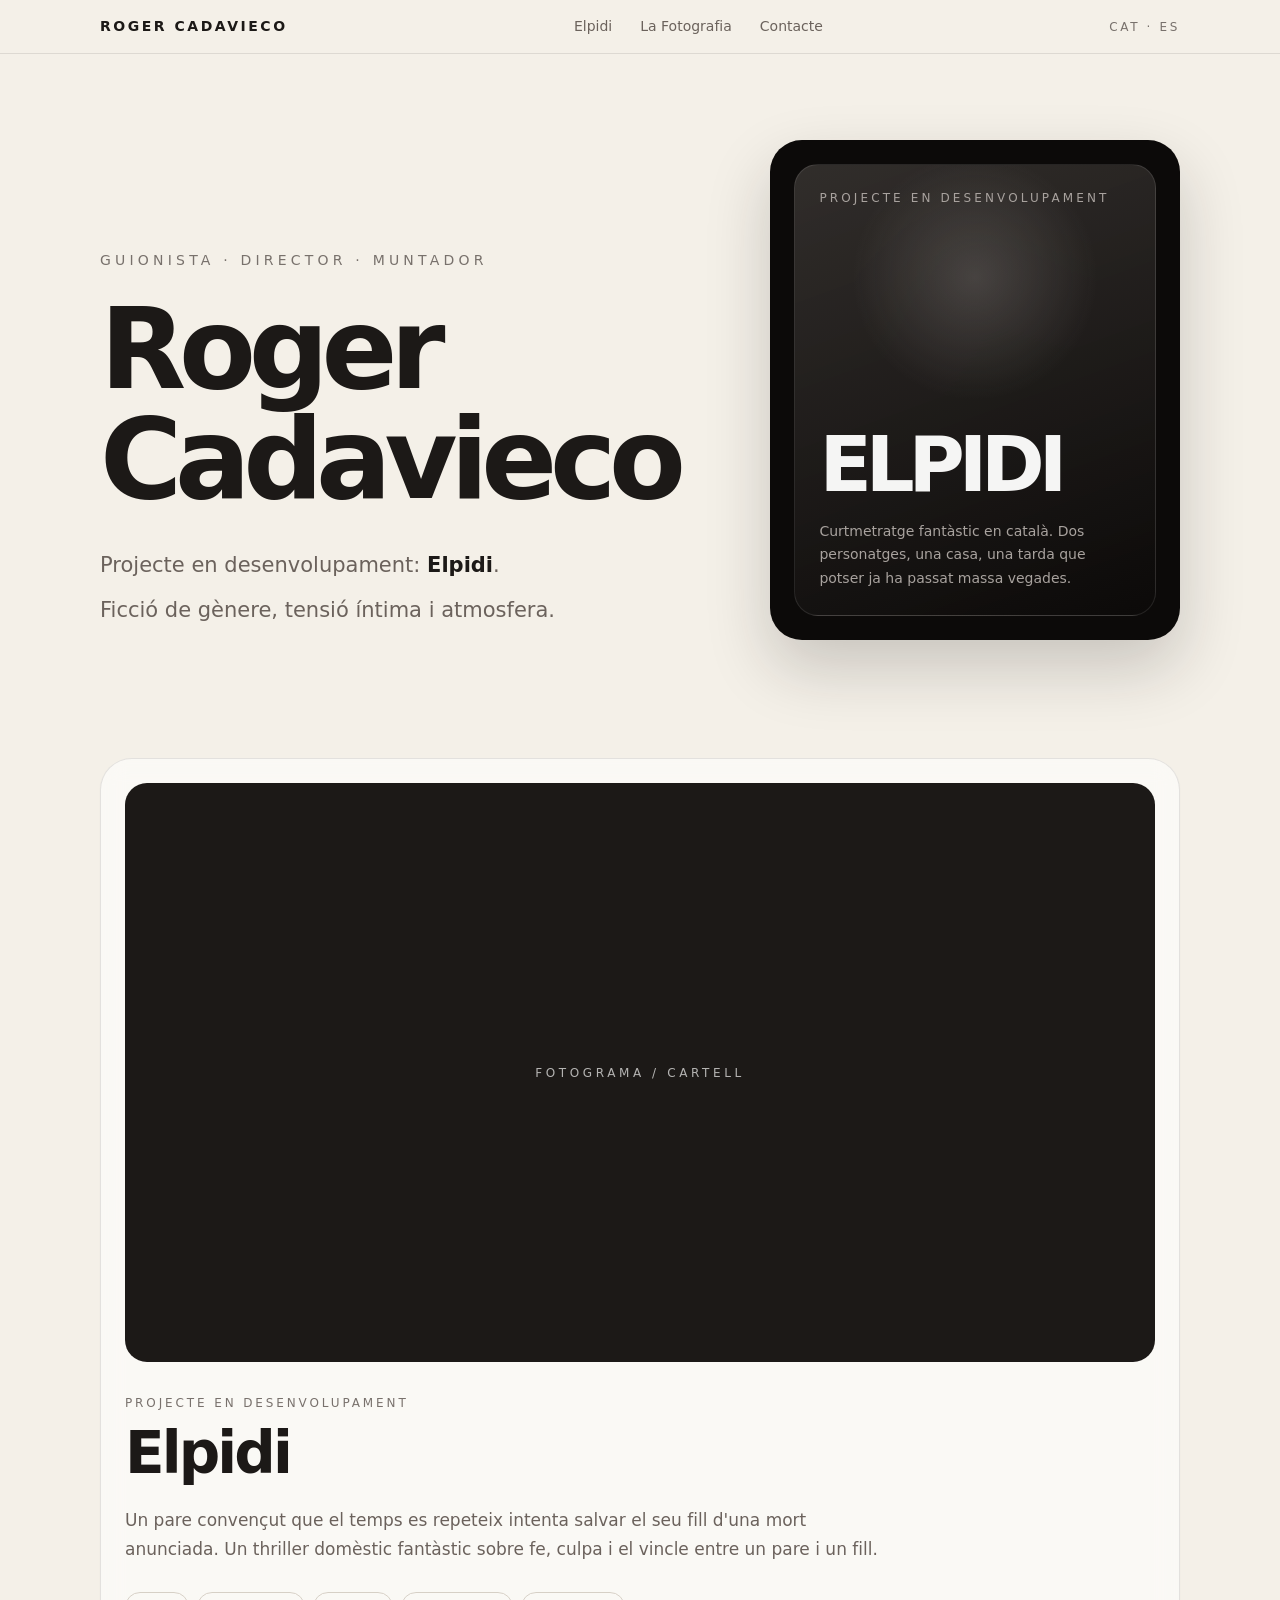
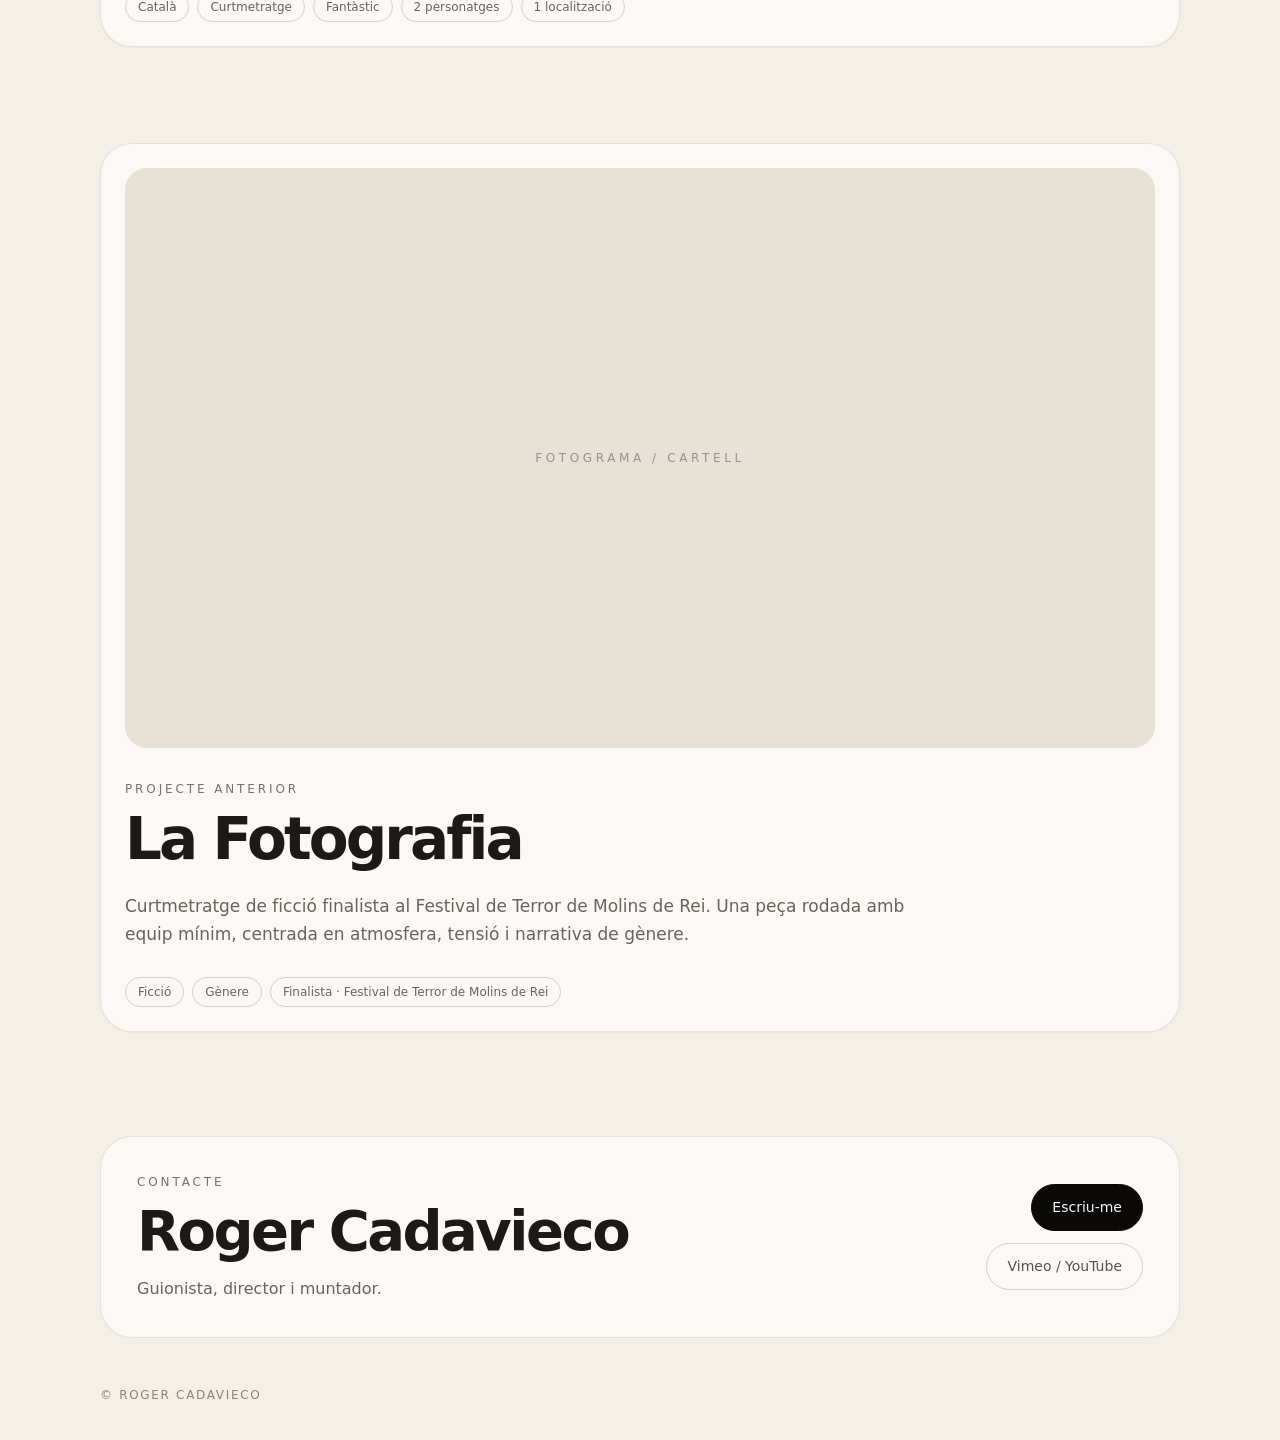
==== index.html @ 0867639e "Create index.html" ====
<!doctype html>
<html lang="ca">
<head>
  <meta charset="utf-8" />
  <meta name="viewport" content="width=device-width, initial-scale=1" />

  <title>Roger Cadavieco · Guionista i director</title>
  <meta name="description" content="Portfolio de Roger Cadavieco, guionista, director i muntador. Projecte en desenvolupament: Elpidi." />

  <style>
    :root {
      --bg: #f4f0e8;
      --text: #1c1917;
      --muted: #6b625c;
      --soft: rgba(255, 255, 255, 0.55);
      --border: rgba(28, 25, 23, 0.10);
      --dark: #0c0a09;
      --dark-soft: #292524;
      --light-card: rgba(255, 255, 255, 0.58);
      --radius-xl: 32px;
      --radius-lg: 22px;
      --max: 1120px;
    }

    * {
      box-sizing: border-box;
    }

    html {
      scroll-behavior: smooth;
    }

    body {
      margin: 0;
      background: var(--bg);
      color: var(--text);
      font-family: Inter, ui-sans-serif, system-ui, -apple-system, BlinkMacSystemFont, "Segoe UI", sans-serif;
      line-height: 1.5;
    }

    ::selection {
      background: var(--dark);
      color: #f5f5f4;
    }

    a {
      color: inherit;
      text-decoration: none;
    }

    .site-header {
      position: sticky;
      top: 0;
      z-index: 20;
      border-bottom: 1px solid var(--border);
      background: rgba(244, 240, 232, 0.85);
      backdrop-filter: blur(18px);
    }

    .nav {
      max-width: var(--max);
      margin: 0 auto;
      padding: 16px 20px;
      display: flex;
      align-items: center;
      justify-content: space-between;
      gap: 24px;
    }

    .brand {
      font-size: 14px;
      font-weight: 700;
      letter-spacing: 0.18em;
      white-space: nowrap;
    }

    .nav-links {
      display: flex;
      align-items: center;
      gap: 28px;
      color: var(--muted);
      font-size: 14px;
    }

    .nav-links a:hover,
    .lang:hover {
      color: var(--text);
    }

    .lang {
      font-size: 12px;
      letter-spacing: 0.22em;
      color: #78716c;
      white-space: nowrap;
    }

    .hero {
      max-width: var(--max);
      margin: 0 auto;
      padding: 86px 20px 70px;
      display: grid;
      grid-template-columns: 1.2fr 0.8fr;
      gap: 56px;
      align-items: end;
    }

    .eyebrow {
      margin: 0 0 24px;
      color: #78716c;
      font-size: 14px;
      text-transform: uppercase;
      letter-spacing: 0.30em;
    }

    h1 {
      margin: 0;
      max-width: 850px;
      font-size: clamp(56px, 9vw, 112px);
      line-height: 0.98;
      letter-spacing: -0.065em;
      font-weight: 650;
    }

    .hero-text {
      margin-top: 34px;
      max-width: 680px;
      color: var(--muted);
      font-size: 21px;
      line-height: 1.6;
    }

    .hero-text p {
      margin: 0 0 12px;
    }

    .hero-text strong {
      color: var(--text);
      font-weight: 600;
    }

    .poster-card {
      border-radius: var(--radius-xl);
      background: var(--dark);
      color: #f5f5f4;
      padding: 24px;
      box-shadow: 0 28px 65px rgba(28, 25, 23, 0.20);
    }

    .poster-inner {
      aspect-ratio: 4 / 5;
      border-radius: 24px;
      border: 1px solid rgba(255,255,255,0.10);
      background:
        radial-gradient(circle at 50% 25%, rgba(168, 162, 158, 0.25), transparent 32%),
        linear-gradient(160deg, rgba(120, 113, 108, 0.35), rgba(12, 10, 9, 1));
      padding: 24px;
      display: flex;
      flex-direction: column;
      justify-content: space-between;
    }

    .poster-kicker {
      margin: 0;
      color: #a8a29e;
      font-size: 12px;
      text-transform: uppercase;
      letter-spacing: 0.26em;
    }

    .poster-title {
      margin: 0;
      font-size: clamp(52px, 6vw, 78px);
      font-weight: 650;
      line-height: 0.95;
      letter-spacing: -0.08em;
    }

    .poster-desc {
      margin: 18px 0 0;
      color: #a8a29e;
      font-size: 14px;
      line-height: 1.7;
    }

    .section {
      max-width: var(--max);
      margin: 0 auto;
      padding: 48px 20px;
    }

    .project-card {
      border: 1px solid var(--border);
      background: var(--light-card);
      border-radius: var(--radius-xl);
      padding: 24px;
      box-shadow: 0 1px 2px rgba(28, 25, 23, 0.04);
      backdrop-filter: blur(12px);
    }

    .media-placeholder {
      aspect-ratio: 16 / 9;
      border-radius: var(--radius-lg);
      margin-bottom: 32px;
      display: flex;
      align-items: center;
      justify-content: center;
      overflow: hidden;
    }

    .media-placeholder.dark {
      background: #1c1917;
      color: #f5f5f4;
    }

    .media-placeholder.light {
      background: #e7e1d6;
      color: #78716c;
    }

    .media-placeholder span {
      opacity: 0.7;
      font-size: 12px;
      text-transform: uppercase;
      letter-spacing: 0.3em;
    }

    /*
      Cuando tengas imágenes, sustituye el div .media-placeholder por:
      <img class="project-image" src="assets/img/elpidi-cover.jpg" alt="Fotograma de Elpidi">
    */

    .project-image {
      width: 100%;
      aspect-ratio: 16 / 9;
      object-fit: cover;
      display: block;
      border-radius: var(--radius-lg);
      margin-bottom: 32px;
      background: #e7e1d6;
    }

    .project-label {
      margin: 0 0 12px;
      color: #78716c;
      font-size: 12px;
      text-transform: uppercase;
      letter-spacing: 0.24em;
    }

    .project-title {
      margin: 0;
      font-size: clamp(42px, 5vw, 58px);
      line-height: 1;
      letter-spacing: -0.05em;
      font-weight: 650;
    }

    .project-desc {
      max-width: 780px;
      margin: 24px 0 0;
      color: var(--muted);
      font-size: 17px;
      line-height: 1.7;
    }

    .tags {
      margin-top: 28px;
      display: flex;
      flex-wrap: wrap;
      gap: 8px;
    }

    .tag {
      border: 1px solid #d6d0c6;
      border-radius: 999px;
      padding: 5px 12px;
      color: var(--muted);
      font-size: 12px;
    }

    .contact {
      max-width: var(--max);
      margin: 0 auto;
      padding: 56px 20px 48px;
    }

    .contact-card {
      border: 1px solid var(--border);
      background: rgba(255, 255, 255, 0.60);
      border-radius: var(--radius-xl);
      padding: 36px;
      display: grid;
      grid-template-columns: 1fr auto;
      gap: 32px;
      align-items: center;
    }

    .contact-title {
      margin: 0;
      font-size: clamp(34px, 5vw, 56px);
      line-height: 1;
      letter-spacing: -0.045em;
      font-weight: 650;
    }

    .contact-text {
      margin: 18px 0 0;
      color: var(--muted);
    }

    .contact-actions {
      display: flex;
      flex-direction: column;
      gap: 12px;
      align-items: flex-end;
    }

    .button {
      display: inline-flex;
      align-items: center;
      justify-content: center;
      border-radius: 999px;
      padding: 12px 20px;
      font-size: 14px;
      border: 1px solid #d6d0c6;
      color: #57534e;
      transition: 0.18s ease;
      white-space: nowrap;
    }

    .button.primary {
      background: var(--dark);
      border-color: var(--dark);
      color: #f5f5f4;
    }

    .button:hover {
      border-color: var(--dark);
      color: var(--dark);
    }

    .button.primary:hover {
      background: #292524;
      color: #f5f5f4;
    }

    .footer {
      max-width: var(--max);
      margin: 0 auto;
      padding: 0 20px 36px;
      color: #8b837b;
      font-size: 12px;
      letter-spacing: 0.14em;
      text-transform: uppercase;
    }

    @media (max-width: 820px) {
      .nav-links {
        display: none;
      }

      .hero {
        grid-template-columns: 1fr;
        padding-top: 64px;
      }

      .poster-card {
        max-width: 460px;
      }

      .contact-card {
        grid-template-columns: 1fr;
      }

      .contact-actions {
        align-items: flex-start;
      }
    }

    @media (max-width: 520px) {
      .brand {
        font-size: 12px;
        letter-spacing: 0.14em;
      }

      .lang {
        display: none;
      }

      .hero {
        padding-top: 52px;
      }

      .project-card,
      .contact-card {
        border-radius: 24px;
        padding: 20px;
      }

      .poster-card {
        border-radius: 24px;
        padding: 18px;
      }

      .poster-inner {
        border-radius: 18px;
      }
    }
  </style>
</head>

<body>
  <header class="site-header">
    <nav class="nav">
      <a class="brand" href="#inici">ROGER CADAVIECO</a>

      <div class="nav-links">
        <a href="#elpidi">Elpidi</a>
        <a href="#lafotografia">La Fotografia</a>
        <a href="#contacte">Contacte</a>
      </div>

      <a class="lang" href="#" aria-label="Canviar idioma">CAT · ES</a>
    </nav>
  </header>

  <main>
    <section id="inici" class="hero">
      <div>
        <p class="eyebrow">Guionista · Director · Muntador</p>

        <h1>Roger Cadavieco</h1>

        <div class="hero-text">
          <p>Projecte en desenvolupament: <strong>Elpidi</strong>.</p>
          <p>Ficció de gènere, tensió íntima i atmosfera.</p>
        </div>
      </div>

      <aside class="poster-card" aria-label="Projecte destacat: Elpidi">
        <div class="poster-inner">
          <p class="poster-kicker">Projecte en desenvolupament</p>

          <div>
            <h2 class="poster-title">ELPIDI</h2>
            <p class="poster-desc">
              Curtmetratge fantàstic en català. Dos personatges, una casa, una tarda que potser ja ha passat massa vegades.
            </p>
          </div>
        </div>
      </aside>
    </section>

    <section id="elpidi" class="section">
      <article class="project-card">
        <div class="media-placeholder dark">
          <span>Fotograma / cartell</span>
        </div>

        <!--
        Cuando tengas imagen real, puedes sustituir el bloque de arriba por:
        <img class="project-image" src="assets/img/elpidi-cover.jpg" alt="Fotograma o cartell d'Elpidi">
        -->

        <p class="project-label">Projecte en desenvolupament</p>
        <h2 class="project-title">Elpidi</h2>

        <p class="project-desc">
          Un pare convençut que el temps es repeteix intenta salvar el seu fill d'una mort anunciada.
          Un thriller domèstic fantàstic sobre fe, culpa i el vincle entre un pare i un fill.
        </p>

        <div class="tags" aria-label="Característiques d'Elpidi">
          <span class="tag">Català</span>
          <span class="tag">Curtmetratge</span>
          <span class="tag">Fantàstic</span>
          <span class="tag">2 personatges</span>
          <span class="tag">1 localització</span>
        </div>
      </article>
    </section>

    <section id="lafotografia" class="section">
      <article class="project-card">
        <div class="media-placeholder light">
          <span>Fotograma / cartell</span>
        </div>

        <!--
        Cuando tengas imagen real, puedes sustituir el bloque de arriba por:
        <img class="project-image" src="assets/img/la-fotografia-cover.jpg" alt="Fotograma o cartell de La Fotografia">
        -->

        <p class="project-label">Projecte anterior</p>
        <h2 class="project-title">La Fotografia</h2>

        <p class="project-desc">
          Curtmetratge de ficció finalista al Festival de Terror de Molins de Rei.
          Una peça rodada amb equip mínim, centrada en atmosfera, tensió i narrativa de gènere.
        </p>

        <div class="tags" aria-label="Característiques de La Fotografia">
          <span class="tag">Ficció</span>
          <span class="tag">Gènere</span>
          <span class="tag">Finalista · Festival de Terror de Molins de Rei</span>
        </div>
      </article>
    </section>

    <section id="contacte" class="contact">
      <div class="contact-card">
        <div>
          <p class="project-label">Contacte</p>
          <h2 class="contact-title">Roger Cadavieco</h2>
          <p class="contact-text">Guionista, director i muntador.</p>
        </div>

        <div class="contact-actions">
          <!--
            De momento el botón no muestra email para evitar scraping.
            Más adelante podemos conectarlo a un formulario, Tally, Formspree o una página de contacto.
          -->
          <a class="button primary" href="#">Escriu-me</a>
          <a class="button" href="#">Vimeo / YouTube</a>
        </div>
      </div>
    </section>
  </main>

  <footer class="footer">
    © Roger Cadavieco
  </footer>
</body>
</html>
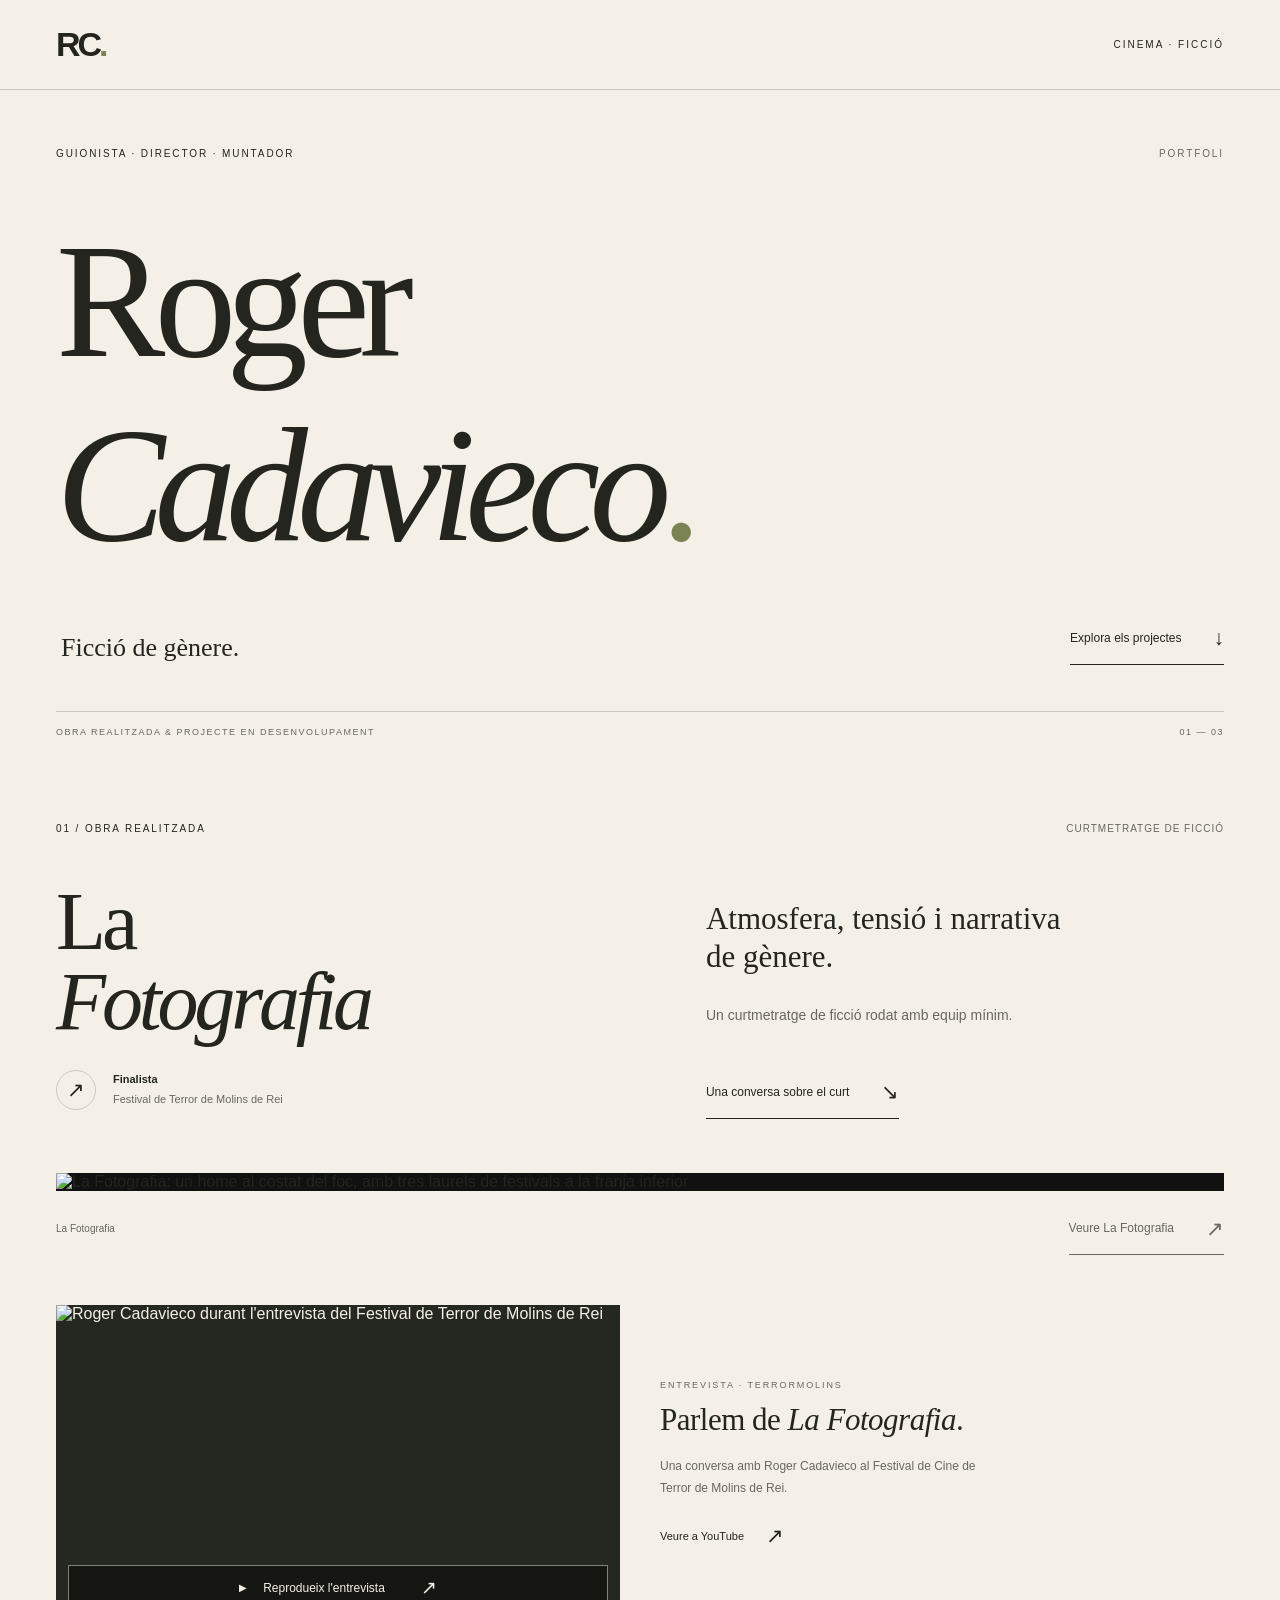
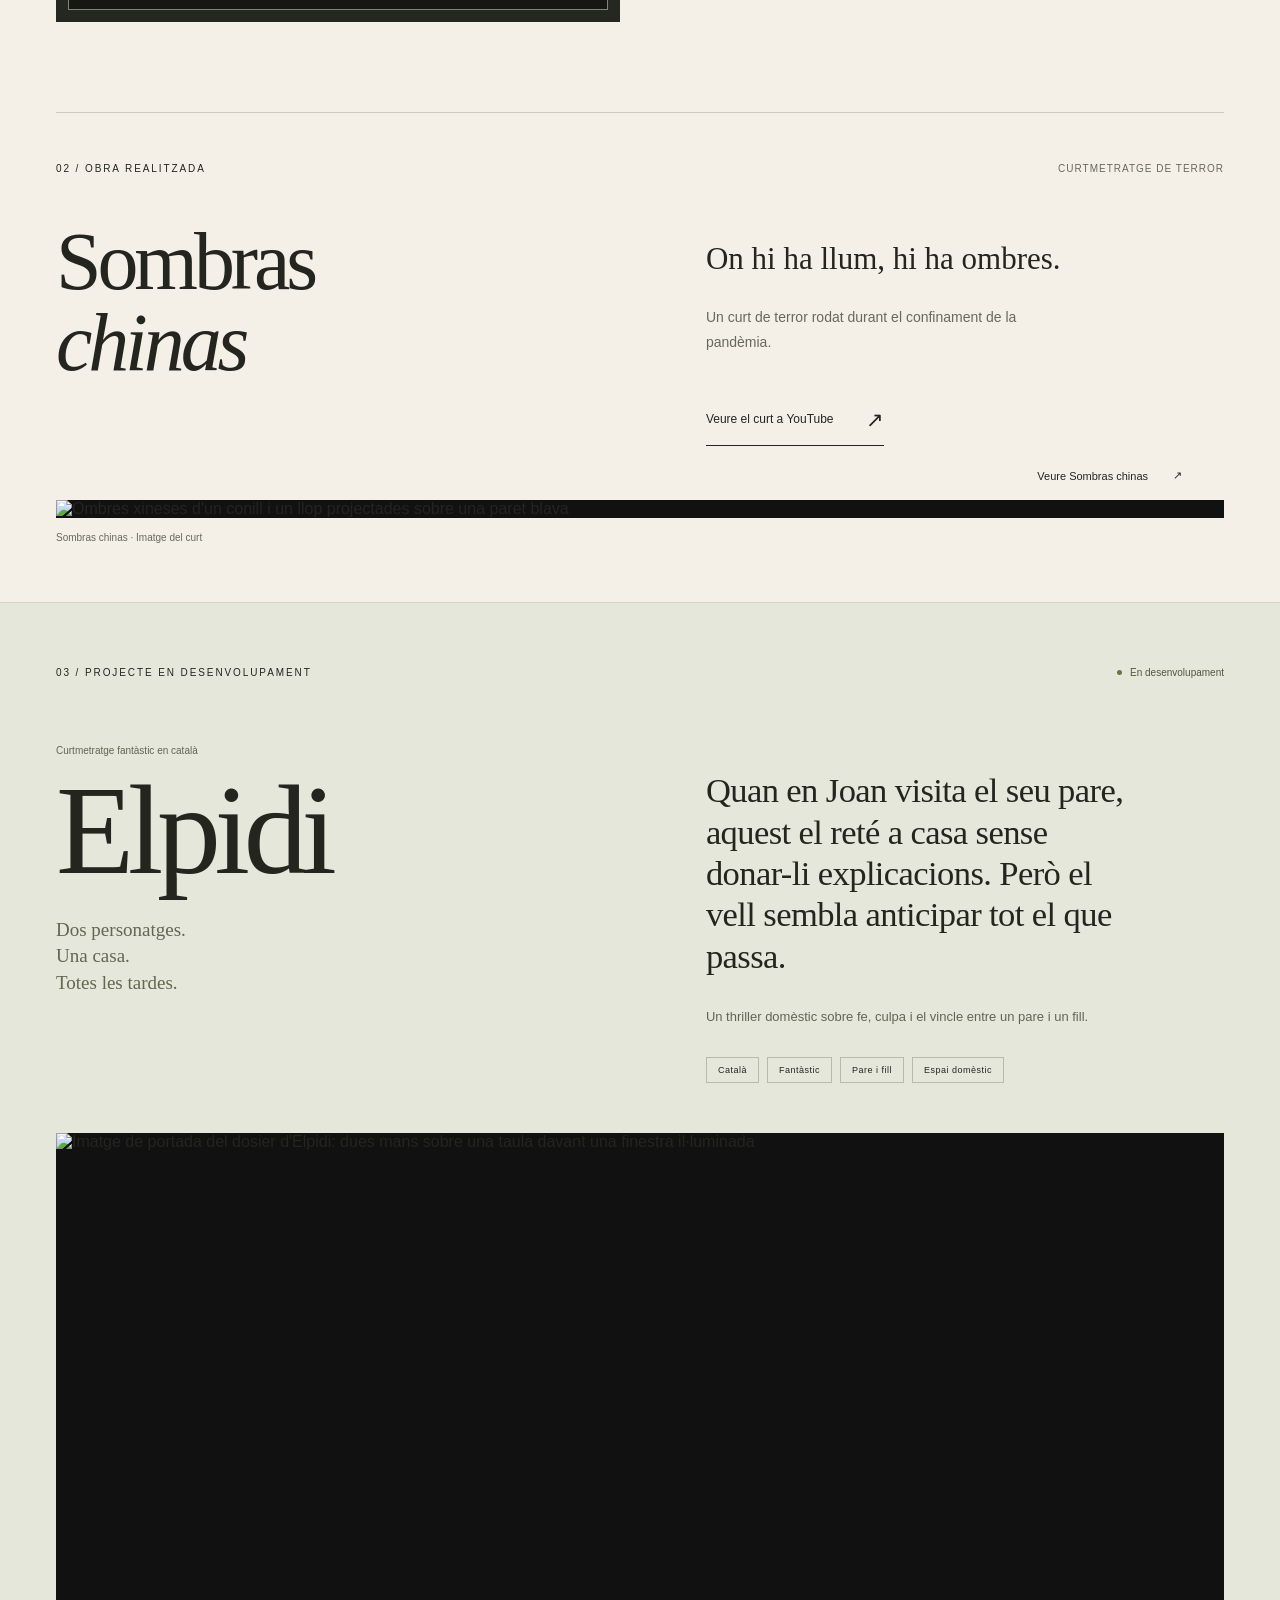
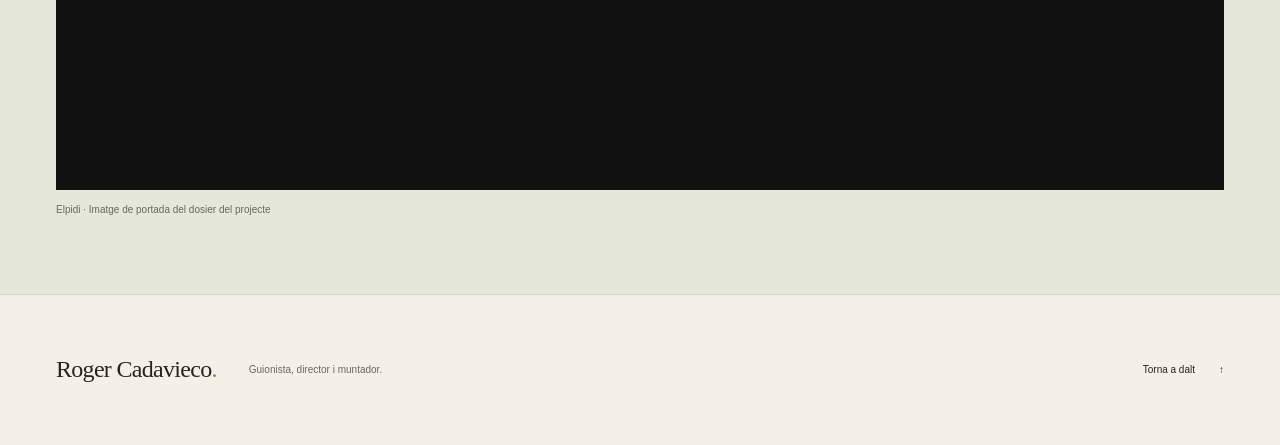
==== commit b917f6b5: "Prepare filmmaker landing with reviewed text" ====
--- a/index.html
+++ b/index.html
@@ -1,534 +1,84 @@
-<!doctype html>
-<html lang="ca">
-<head>
-  <meta charset="utf-8" />
-  <meta name="viewport" content="width=device-width, initial-scale=1" />
-
-  <title>Roger Cadavieco · Guionista i director</title>
-  <meta name="description" content="Portfolio de Roger Cadavieco, guionista, director i muntador. Projecte en desenvolupament: Elpidi." />
-
-  <style>
-    :root {
-      --bg: #f4f0e8;
-      --text: #1c1917;
-      --muted: #6b625c;
-      --soft: rgba(255, 255, 255, 0.55);
-      --border: rgba(28, 25, 23, 0.10);
-      --dark: #0c0a09;
-      --dark-soft: #292524;
-      --light-card: rgba(255, 255, 255, 0.58);
-      --radius-xl: 32px;
-      --radius-lg: 22px;
-      --max: 1120px;
-    }
-
-    * {
-      box-sizing: border-box;
-    }
-
-    html {
-      scroll-behavior: smooth;
-    }
-
-    body {
-      margin: 0;
-      background: var(--bg);
-      color: var(--text);
-      font-family: Inter, ui-sans-serif, system-ui, -apple-system, BlinkMacSystemFont, "Segoe UI", sans-serif;
-      line-height: 1.5;
-    }
-
-    ::selection {
-      background: var(--dark);
-      color: #f5f5f4;
-    }
-
-    a {
-      color: inherit;
-      text-decoration: none;
-    }
-
-    .site-header {
-      position: sticky;
-      top: 0;
-      z-index: 20;
-      border-bottom: 1px solid var(--border);
-      background: rgba(244, 240, 232, 0.85);
-      backdrop-filter: blur(18px);
-    }
-
-    .nav {
-      max-width: var(--max);
-      margin: 0 auto;
-      padding: 16px 20px;
-      display: flex;
-      align-items: center;
-      justify-content: space-between;
-      gap: 24px;
-    }
-
-    .brand {
-      font-size: 14px;
-      font-weight: 700;
-      letter-spacing: 0.18em;
-      white-space: nowrap;
-    }
-
-    .nav-links {
-      display: flex;
-      align-items: center;
-      gap: 28px;
-      color: var(--muted);
-      font-size: 14px;
-    }
-
-    .nav-links a:hover,
-    .lang:hover {
-      color: var(--text);
-    }
-
-    .lang {
-      font-size: 12px;
-      letter-spacing: 0.22em;
-      color: #78716c;
-      white-space: nowrap;
-    }
-
-    .hero {
-      max-width: var(--max);
-      margin: 0 auto;
-      padding: 86px 20px 70px;
-      display: grid;
-      grid-template-columns: 1.2fr 0.8fr;
-      gap: 56px;
-      align-items: end;
-    }
-
-    .eyebrow {
-      margin: 0 0 24px;
-      color: #78716c;
-      font-size: 14px;
-      text-transform: uppercase;
-      letter-spacing: 0.30em;
-    }
-
-    h1 {
-      margin: 0;
-      max-width: 850px;
-      font-size: clamp(56px, 9vw, 112px);
-      line-height: 0.98;
-      letter-spacing: -0.065em;
-      font-weight: 650;
-    }
-
-    .hero-text {
-      margin-top: 34px;
-      max-width: 680px;
-      color: var(--muted);
-      font-size: 21px;
-      line-height: 1.6;
-    }
-
-    .hero-text p {
-      margin: 0 0 12px;
-    }
-
-    .hero-text strong {
-      color: var(--text);
-      font-weight: 600;
-    }
-
-    .poster-card {
-      border-radius: var(--radius-xl);
-      background: var(--dark);
-      color: #f5f5f4;
-      padding: 24px;
-      box-shadow: 0 28px 65px rgba(28, 25, 23, 0.20);
-    }
-
-    .poster-inner {
-      aspect-ratio: 4 / 5;
-      border-radius: 24px;
-      border: 1px solid rgba(255,255,255,0.10);
-      background:
-        radial-gradient(circle at 50% 25%, rgba(168, 162, 158, 0.25), transparent 32%),
-        linear-gradient(160deg, rgba(120, 113, 108, 0.35), rgba(12, 10, 9, 1));
-      padding: 24px;
-      display: flex;
-      flex-direction: column;
-      justify-content: space-between;
-    }
-
-    .poster-kicker {
-      margin: 0;
-      color: #a8a29e;
-      font-size: 12px;
-      text-transform: uppercase;
-      letter-spacing: 0.26em;
-    }
-
-    .poster-title {
-      margin: 0;
-      font-size: clamp(52px, 6vw, 78px);
-      font-weight: 650;
-      line-height: 0.95;
-      letter-spacing: -0.08em;
-    }
-
-    .poster-desc {
-      margin: 18px 0 0;
-      color: #a8a29e;
-      font-size: 14px;
-      line-height: 1.7;
-    }
-
-    .section {
-      max-width: var(--max);
-      margin: 0 auto;
-      padding: 48px 20px;
-    }
-
-    .project-card {
-      border: 1px solid var(--border);
-      background: var(--light-card);
-      border-radius: var(--radius-xl);
-      padding: 24px;
-      box-shadow: 0 1px 2px rgba(28, 25, 23, 0.04);
-      backdrop-filter: blur(12px);
-    }
-
-    .media-placeholder {
-      aspect-ratio: 16 / 9;
-      border-radius: var(--radius-lg);
-      margin-bottom: 32px;
-      display: flex;
-      align-items: center;
-      justify-content: center;
-      overflow: hidden;
-    }
-
-    .media-placeholder.dark {
-      background: #1c1917;
-      color: #f5f5f4;
-    }
-
-    .media-placeholder.light {
-      background: #e7e1d6;
-      color: #78716c;
-    }
-
-    .media-placeholder span {
-      opacity: 0.7;
-      font-size: 12px;
-      text-transform: uppercase;
-      letter-spacing: 0.3em;
-    }
-
-    /*
-      Cuando tengas imágenes, sustituye el div .media-placeholder por:
-      <img class="project-image" src="assets/img/elpidi-cover.jpg" alt="Fotograma de Elpidi">
-    */
-
-    .project-image {
-      width: 100%;
-      aspect-ratio: 16 / 9;
-      object-fit: cover;
-      display: block;
-      border-radius: var(--radius-lg);
-      margin-bottom: 32px;
-      background: #e7e1d6;
-    }
-
-    .project-label {
-      margin: 0 0 12px;
-      color: #78716c;
-      font-size: 12px;
-      text-transform: uppercase;
-      letter-spacing: 0.24em;
-    }
-
-    .project-title {
-      margin: 0;
-      font-size: clamp(42px, 5vw, 58px);
-      line-height: 1;
-      letter-spacing: -0.05em;
-      font-weight: 650;
-    }
-
-    .project-desc {
-      max-width: 780px;
-      margin: 24px 0 0;
-      color: var(--muted);
-      font-size: 17px;
-      line-height: 1.7;
-    }
-
-    .tags {
-      margin-top: 28px;
-      display: flex;
-      flex-wrap: wrap;
-      gap: 8px;
-    }
-
-    .tag {
-      border: 1px solid #d6d0c6;
-      border-radius: 999px;
-      padding: 5px 12px;
-      color: var(--muted);
-      font-size: 12px;
-    }
-
-    .contact {
-      max-width: var(--max);
-      margin: 0 auto;
-      padding: 56px 20px 48px;
-    }
-
-    .contact-card {
-      border: 1px solid var(--border);
-      background: rgba(255, 255, 255, 0.60);
-      border-radius: var(--radius-xl);
-      padding: 36px;
-      display: grid;
-      grid-template-columns: 1fr auto;
-      gap: 32px;
-      align-items: center;
-    }
-
-    .contact-title {
-      margin: 0;
-      font-size: clamp(34px, 5vw, 56px);
-      line-height: 1;
-      letter-spacing: -0.045em;
-      font-weight: 650;
-    }
-
-    .contact-text {
-      margin: 18px 0 0;
-      color: var(--muted);
-    }
-
-    .contact-actions {
-      display: flex;
-      flex-direction: column;
-      gap: 12px;
-      align-items: flex-end;
-    }
-
-    .button {
-      display: inline-flex;
-      align-items: center;
-      justify-content: center;
-      border-radius: 999px;
-      padding: 12px 20px;
-      font-size: 14px;
-      border: 1px solid #d6d0c6;
-      color: #57534e;
-      transition: 0.18s ease;
-      white-space: nowrap;
-    }
-
-    .button.primary {
-      background: var(--dark);
-      border-color: var(--dark);
-      color: #f5f5f4;
-    }
-
-    .button:hover {
-      border-color: var(--dark);
-      color: var(--dark);
-    }
-
-    .button.primary:hover {
-      background: #292524;
-      color: #f5f5f4;
-    }
-
-    .footer {
-      max-width: var(--max);
-      margin: 0 auto;
-      padding: 0 20px 36px;
-      color: #8b837b;
-      font-size: 12px;
-      letter-spacing: 0.14em;
-      text-transform: uppercase;
-    }
-
-    @media (max-width: 820px) {
-      .nav-links {
-        display: none;
-      }
-
-      .hero {
-        grid-template-columns: 1fr;
-        padding-top: 64px;
-      }
-
-      .poster-card {
-        max-width: 460px;
-      }
-
-      .contact-card {
-        grid-template-columns: 1fr;
-      }
-
-      .contact-actions {
-        align-items: flex-start;
-      }
-    }
-
-    @media (max-width: 520px) {
-      .brand {
-        font-size: 12px;
-        letter-spacing: 0.14em;
-      }
-
-      .lang {
-        display: none;
-      }
-
-      .hero {
-        padding-top: 52px;
-      }
-
-      .project-card,
-      .contact-card {
-        border-radius: 24px;
-        padding: 20px;
-      }
-
-      .poster-card {
-        border-radius: 24px;
-        padding: 18px;
-      }
-
-      .poster-inner {
-        border-radius: 18px;
-      }
-    }
-  </style>
-</head>
-
-<body>
-  <header class="site-header">
-    <nav class="nav">
-      <a class="brand" href="#inici">ROGER CADAVIECO</a>
-
-      <div class="nav-links">
-        <a href="#elpidi">Elpidi</a>
-        <a href="#lafotografia">La Fotografia</a>
-        <a href="#contacte">Contacte</a>
-      </div>
-
-      <a class="lang" href="#" aria-label="Canviar idioma">CAT · ES</a>
-    </nav>
-  </header>
-
-  <main>
-    <section id="inici" class="hero">
-      <div>
-        <p class="eyebrow">Guionista · Director · Muntador</p>
-
-        <h1>Roger Cadavieco</h1>
-
-        <div class="hero-text">
-          <p>Projecte en desenvolupament: <strong>Elpidi</strong>.</p>
-          <p>Ficció de gènere, tensió íntima i atmosfera.</p>
-        </div>
-      </div>
-
-      <aside class="poster-card" aria-label="Projecte destacat: Elpidi">
-        <div class="poster-inner">
-          <p class="poster-kicker">Projecte en desenvolupament</p>
-
-          <div>
-            <h2 class="poster-title">ELPIDI</h2>
-            <p class="poster-desc">
-              Curtmetratge fantàstic en català. Dos personatges, una casa, una tarda que potser ja ha passat massa vegades.
-            </p>
-          </div>
-        </div>
-      </aside>
-    </section>
-
-    <section id="elpidi" class="section">
-      <article class="project-card">
-        <div class="media-placeholder dark">
-          <span>Fotograma / cartell</span>
-        </div>
-
-        <!--
-        Cuando tengas imagen real, puedes sustituir el bloque de arriba por:
-        <img class="project-image" src="assets/img/elpidi-cover.jpg" alt="Fotograma o cartell d'Elpidi">
-        -->
-
-        <p class="project-label">Projecte en desenvolupament</p>
-        <h2 class="project-title">Elpidi</h2>
-
-        <p class="project-desc">
-          Un pare convençut que el temps es repeteix intenta salvar el seu fill d'una mort anunciada.
-          Un thriller domèstic fantàstic sobre fe, culpa i el vincle entre un pare i un fill.
-        </p>
-
-        <div class="tags" aria-label="Característiques d'Elpidi">
-          <span class="tag">Català</span>
-          <span class="tag">Curtmetratge</span>
-          <span class="tag">Fantàstic</span>
-          <span class="tag">2 personatges</span>
-          <span class="tag">1 localització</span>
-        </div>
-      </article>
-    </section>
-
-    <section id="lafotografia" class="section">
-      <article class="project-card">
-        <div class="media-placeholder light">
-          <span>Fotograma / cartell</span>
-        </div>
-
-        <!--
-        Cuando tengas imagen real, puedes sustituir el bloque de arriba por:
-        <img class="project-image" src="assets/img/la-fotografia-cover.jpg" alt="Fotograma o cartell de La Fotografia">
-        -->
-
-        <p class="project-label">Projecte anterior</p>
-        <h2 class="project-title">La Fotografia</h2>
-
-        <p class="project-desc">
-          Curtmetratge de ficció finalista al Festival de Terror de Molins de Rei.
-          Una peça rodada amb equip mínim, centrada en atmosfera, tensió i narrativa de gènere.
-        </p>
-
-        <div class="tags" aria-label="Característiques de La Fotografia">
-          <span class="tag">Ficció</span>
-          <span class="tag">Gènere</span>
-          <span class="tag">Finalista · Festival de Terror de Molins de Rei</span>
-        </div>
-      </article>
-    </section>
-
-    <section id="contacte" class="contact">
-      <div class="contact-card">
-        <div>
-          <p class="project-label">Contacte</p>
-          <h2 class="contact-title">Roger Cadavieco</h2>
-          <p class="contact-text">Guionista, director i muntador.</p>
-        </div>
-
-        <div class="contact-actions">
-          <!--
-            De momento el botón no muestra email para evitar scraping.
-            Más adelante podemos conectarlo a un formulario, Tally, Formspree o una página de contacto.
-          -->
-          <a class="button primary" href="#">Escriu-me</a>
-          <a class="button" href="#">Vimeo / YouTube</a>
-        </div>
-      </div>
-    </section>
-  </main>
-
-  <footer class="footer">
-    © Roger Cadavieco
-  </footer>
-</body>
-</html>
+<!doctype html>
+<html lang="ca">
+<head>
+  <meta charset="utf-8">
+  <meta name="viewport" content="width=device-width, initial-scale=1">
+  <meta name="theme-color" content="#f4f0e8">
+  <meta name="description" content="Roger Cadavieco. Guionista, director i muntador. La Fotografia i Elpidi, un curtmetratge en desenvolupament.">
+  <meta name="robots" content="noindex, nofollow">
+  <title>Roger Cadavieco — Guionista i director</title>
+  <link rel="icon" href="favicon.svg" type="image/svg+xml">
+  <link rel="stylesheet" href="styles.css">
+  <script src="script.js" defer></script>
+</head>
+<body>
+  <a class="skip-link" href="#contingut">Salta al contingut</a>
+  <header class="header">
+    <a class="wordmark" href="#inici" aria-label="Roger Cadavieco, inici">RC<span class="wordmark-dot">.</span></a>
+    <span class="header-label">Cinema · Ficció</span>
+  </header>
+
+  <main id="contingut">
+    <section class="hero wrap" id="inici" aria-labelledby="nom">
+      <div class="hero-top"><p class="eyebrow">Guionista · Director · Muntador</p><span class="edition">Portfoli</span></div>
+      <h1 id="nom">Roger<br><span class="surname">Cadavieco</span><span class="name-dot" aria-hidden="true">.</span></h1>
+      <div class="hero-bottom">
+        <p class="hero-statement">Ficció de gènere.</p>
+        <a class="text-link" href="#la-fotografia">Explora els projectes <span aria-hidden="true">↓</span></a>
+      </div>
+      <div class="hero-rule"><span>Obra realitzada & projecte en desenvolupament</span><span aria-hidden="true">01 — 03</span></div>
+    </section>
+
+    <section id="la-fotografia" class="work wrap" aria-labelledby="fotografia-title">
+      <div class="section-heading"><span class="eyebrow">01 / Obra realitzada</span><span class="section-type">Curtmetratge de ficció</span></div>
+      <div class="work-grid">
+        <div class="work-intro">
+          <h2 id="fotografia-title">La<br><em>Fotografia</em></h2>
+          <div class="festival"><span class="festival-mark" aria-hidden="true">↗</span><p><strong>Finalista</strong><br>Festival de Terror de Molins de Rei</p></div>
+        </div>
+        <div class="work-copy">
+          <p class="lead">Atmosfera, tensió i narrativa de gènere.</p>
+          <p>Un curtmetratge de ficció rodat amb equip mínim.</p>
+          <a class="text-link" href="#entrevista">Una conversa sobre el curt <span aria-hidden="true">↘</span></a>
+        </div>
+      </div>
+
+      <figure id="fotografia-imatge" class="film-image fotografia-festivals"><img src="assets/la-fotografia-festivals.png" width="2976" height="2160" alt="La Fotografia: un home al costat del foc, amb tres laurels de festivals a la franja inferior" loading="lazy"><figcaption><span>La Fotografia</span><a class="text-link" href="https://www.youtube.com/watch?v=d_XJB0CfgGo" target="_blank" rel="noopener noreferrer">Veure La Fotografia <span aria-hidden="true">↗</span><span class="sr-only"> (s'obre en una pestanya nova)</span></a></figcaption></figure>
+
+      <article id="entrevista" class="interview" aria-labelledby="interview-title">
+        <div class="interview-screen" id="interview-screen">
+          <img class="interview-image" src="assets/entrevista-la-fotografia.jpg" width="480" height="360" alt="Roger Cadavieco durant l'entrevista del Festival de Terror de Molins de Rei" loading="lazy">
+          <button class="play-button" id="load-video" type="button" aria-label="Reprodueix l'entrevista a Roger Cadavieco a YouTube"><span class="play-icon" aria-hidden="true">▶</span><span>Reprodueix l'entrevista</span><span class="play-arrow" aria-hidden="true">↗</span></button>
+          <p class="video-notice">En reproduir-la, es carrega el vídeo de YouTube.</p>
+        </div>
+        <div class="interview-caption">
+          <div><p class="eyebrow">Entrevista · TerrorMolins</p><h3 id="interview-title">Parlem de <em>La Fotografia</em>.</h3><p class="interview-credit">Una conversa amb Roger Cadavieco al Festival de Cine de Terror de Molins de Rei.</p></div>
+          <a class="external-link" href="https://www.youtube.com/watch?v=JFxvCnSNkHk" target="_blank" rel="noopener noreferrer">Veure a YouTube <span aria-hidden="true">↗</span><span class="sr-only"> (s'obre en una pestanya nova)</span></a>
+        </div>
+        <noscript><p class="noscript">Pots veure l'entrevista a l'enllaç de YouTube.</p></noscript>
+      </article>
+    </section>
+
+    <section id="sombras-chinas" class="shadow-work wrap" aria-labelledby="shadow-title">
+      <div class="section-heading"><span class="eyebrow">02 / Obra realitzada</span><span class="section-type">Curtmetratge de terror</span></div>
+      <div class="work-grid">
+        <div class="work-intro"><h2 id="shadow-title">Sombras<br><em>chinas</em></h2></div>
+        <div class="work-copy"><p class="lead">On hi ha llum, hi ha ombres.</p><p>Un curt de terror rodat durant el confinament de la pandèmia.</p><a class="text-link" href="https://www.youtube.com/watch?v=kzStqeKwwtE" target="_blank" rel="noopener noreferrer">Veure el curt a YouTube <span aria-hidden="true">↗</span><span class="sr-only"> (s'obre en una pestanya nova)</span></a></div>
+      </div>
+      <figure id="sombras-imatge" class="film-image sombras-image"><a href="https://www.youtube.com/watch?v=kzStqeKwwtE" target="_blank" rel="noopener noreferrer" aria-label="Veure Sombras chinas a YouTube (pestanya nova)"><img src="assets/sombras-chinas-ombres.png" width="1596" height="905" alt="Ombres xineses d'un conill i un llop projectades sobre una paret blava" loading="lazy"><span class="image-action">Veure Sombras chinas <span aria-hidden="true">↗</span></span></a><figcaption>Sombras chinas · Imatge del curt</figcaption></figure>
+    </section>
+
+    <section id="elpidi" class="development" aria-labelledby="elpidi-title">
+      <div class="wrap">
+        <div class="section-heading"><span class="eyebrow">03 / Projecte en desenvolupament</span><span class="status"><span aria-hidden="true"></span>En desenvolupament</span></div>
+        <div class="elpidi-grid">
+          <div class="elpidi-title-block"><p class="project-format">Curtmetratge fantàstic en català</p><h2 id="elpidi-title">Elpidi</h2><p class="elpidi-motif">Dos personatges.<br>Una casa.<br>Totes les tardes.</p></div>
+          <div class="elpidi-copy"><p class="synopsis">Quan en Joan visita el seu pare, aquest el reté a casa sense donar-li explicacions. Però el vell sembla anticipar tot el que passa.</p><p>Un thriller domèstic sobre fe, culpa i el vincle entre un pare i un fill.</p><ul class="tags" aria-label="Característiques d'Elpidi"><li>Català</li><li>Fantàstic</li><li>Pare i fill</li><li>Espai domèstic</li></ul></div>
+        </div>
+        <figure class="film-image elpidi-image"><img src="assets/elpidi-dossier.jpg" width="1920" height="1080" alt="Imatge de portada del dosier d'Elpidi: dues mans sobre una taula davant una finestra il·luminada" loading="lazy"><figcaption>Elpidi · Imatge de portada del dosier del projecte</figcaption></figure>
+      </div>
+    </section>
+  </main>
+  <footer class="footer wrap"><a class="footer-name" href="#inici">Roger Cadavieco<span aria-hidden="true">.</span></a><p>Guionista, director i muntador.</p><a class="back-top" href="#inici">Torna a dalt <span aria-hidden="true">↑</span></a></footer>
+</body>
+</html>
--- a/styles.css
+++ b/styles.css
@@ -0,0 +1,15 @@
+:root{--paper:#f4f0e8;--ink:#24251f;--muted:#68685e;--line:#ccc9bd;--accent:#c1c988;--dark:#252820;--serif:Georgia,'Times New Roman',serif;--sans:Arial,Helvetica,sans-serif}
+*{box-sizing:border-box}html{scroll-behavior:smooth;scroll-padding-top:90px}body{margin:0;background:var(--paper);color:var(--ink);font-family:var(--sans);-webkit-font-smoothing:antialiased}a{color:inherit;text-decoration:none}button{font:inherit}a,button{-webkit-tap-highlight-color:transparent}a:focus-visible,button:focus-visible{outline:3px solid #728244;outline-offset:7px}::selection{background:var(--accent);color:var(--ink)}.wrap{width:min(1240px,calc(100% - 112px));margin-inline:auto}.header{height:90px;border-bottom:1px solid var(--line);display:flex;align-items:center;padding-inline:56px;gap:56px}.wordmark{font-size:34px;font-weight:700;letter-spacing:-3px}.wordmark-dot{color:#7b8253}.header nav{display:flex;gap:34px;font-size:13px}.header nav a{padding-block:12px}.header nav a:hover,.external-link:hover{color:#777d4e}.nav-arrow{margin-left:6px}.header-label{margin-left:auto;text-transform:uppercase;font-size:10px;letter-spacing:2px}.hero{padding-top:56px}.hero-top{display:flex;justify-content:space-between;align-items:center}.eyebrow,.edition,.section-type{font-size:10px;line-height:1.5;text-transform:uppercase;letter-spacing:1.9px;font-weight:400;margin:0}.edition{color:var(--muted)}h1{font-family:var(--serif);font-size:clamp(80px,12.8vw,184px);font-weight:400;line-height:.85;letter-spacing:-.065em;margin:48px 0 36px}h1>.surname{font-style:italic}.name-dot{color:#7b8253;font-style:normal}.hero-bottom{display:flex;justify-content:space-between;align-items:end;padding-bottom:46px}.hero-statement{font-family:var(--serif);font-size:26px;line-height:1.3;margin:0 0 0 5px}.text-link{display:inline-flex;gap:32px;align-items:center;border-bottom:1px solid currentColor;padding:10px 0;font-size:12px;line-height:1.5}.text-link:hover{color:#70774e}.text-link span{font-size:21px}.hero-rule{display:flex;justify-content:space-between;border-top:1px solid var(--line);padding-top:15px;color:var(--muted);font-size:9px;text-transform:uppercase;letter-spacing:1.5px}.work{padding-top:84px;padding-bottom:90px}.section-heading{display:flex;justify-content:space-between;align-items:center;gap:20px}.section-type{color:var(--muted);letter-spacing:1px}.work-grid{display:grid;grid-template-columns:1.1fr 1fr;gap:80px;margin:46px 0 54px}h2{font-family:var(--serif);font-weight:400;font-size:clamp(56px,6.4vw,88px);line-height:.98;letter-spacing:-.05em;margin:0}h2 em{font-weight:400}.festival{display:flex;align-items:center;gap:17px;margin-top:28px}.festival p{margin:0;font-size:11px;line-height:1.8;color:var(--muted)}.festival strong{color:var(--ink);font-weight:600}.festival-mark{display:flex;align-items:center;justify-content:center;border:1px solid var(--line);border-radius:50%;width:40px;height:40px;font-size:21px}.work-copy{padding-top:18px;max-width:365px}.work-copy p{font-size:14px;line-height:1.8;color:var(--muted);margin:0 0 26px}.work-copy .lead{font-family:var(--serif);font-size:31px;color:var(--ink);line-height:1.25}.work-copy .text-link{margin-top:12px}.interview-screen{position:relative;aspect-ratio:2.15/1;min-height:370px;padding:30px 38px 25px;background:var(--dark);color:var(--paper);display:flex;flex-direction:column;overflow:hidden}.screen-top{display:flex;justify-content:space-between;font-size:9px;text-transform:uppercase;letter-spacing:2px;color:#d6d7c9}.screen-top i{display:inline-block;width:5px;height:5px;margin-left:5px;background:var(--accent);border-radius:50%;vertical-align:middle}.screen-title{font-family:var(--serif);font-size:clamp(48px,7vw,96px);line-height:.94;letter-spacing:-.035em;margin:auto 0 24px}.screen-title em{font-weight:400;color:#d6dbc1}.play-button{display:flex;align-items:center;gap:16px;align-self:flex-end;border:1px solid #7f8473;background:transparent;color:var(--paper);border-radius:0;padding:14px 20px;cursor:pointer;font-size:12px;min-height:49px}.play-button:hover{background:var(--accent);color:var(--ink);border-color:var(--accent)}.play-icon{font-size:10px}.play-arrow{margin-left:20px;font-size:19px}.video-notice{font-size:10px;line-height:1.5;color:#bfc3b0;text-align:right;margin:10px 0 0}.interview-screen.is-playing{padding:0;aspect-ratio:16/9;min-height:0}.interview-screen iframe{position:absolute;inset:0;width:100%;height:100%;border:0}.interview-caption{display:flex;justify-content:space-between;align-items:center;gap:24px;padding-top:24px}.interview-caption .eyebrow{font-size:9px;color:var(--muted);margin-bottom:8px}h3{font-family:var(--serif);font-size:24px;line-height:1.2;font-weight:400;margin:0;letter-spacing:-.5px}.external-link{font-size:11px;white-space:nowrap;display:flex;gap:22px;align-items:center}.external-link span[aria-hidden]{font-size:21px}.development{background:#e6e7db;padding:62px 0 76px;border-block:1px solid #d3d5c6}.status{display:flex;align-items:center;gap:8px;font-size:10px;color:#50573d}.status>span{width:5px;height:5px;border-radius:50%;background:#667642}.elpidi-grid{display:grid;grid-template-columns:1.1fr 1fr;gap:80px;margin-top:65px}.project-format{font-size:10px;color:#606654;margin:0 0 20px}.elpidi-title-block h2{font-size:clamp(82px,10vw,142px);line-height:.85}.elpidi-motif{font-family:var(--serif);font-size:19px;line-height:1.4;color:#626750;margin:32px 0 0}.elpidi-copy{padding-top:25px}.elpidi-copy .synopsis{font-family:var(--serif);font-size:clamp(25px,2.7vw,37px);line-height:1.2;letter-spacing:-.6px;color:var(--ink);margin:0 0 28px}.elpidi-copy>p{font-size:13px;line-height:1.8;color:#606654;max-width:420px}.tags{list-style:none;display:flex;flex-wrap:wrap;gap:8px;padding:0;margin:28px 0 0}.tags li{font-size:9px;letter-spacing:.5px;border:1px solid #b7bcaa;padding:7px 11px}.footer{min-height:150px;display:flex;align-items:center;gap:32px}.footer-name{font-family:var(--serif);font-size:24px;letter-spacing:-.7px}.footer-name span{color:#7b8253}.footer p{font-size:10px;color:var(--muted)}.back-top{margin-left:auto;font-size:10px;display:flex;gap:24px}.skip-link{position:absolute;top:-70px;left:20px;z-index:50;background:var(--ink);color:var(--paper);padding:14px}.skip-link:focus{top:14px}.sr-only{position:absolute;width:1px;height:1px;padding:0;margin:-1px;overflow:hidden;clip:rect(0,0,0,0);white-space:nowrap;border:0}.noscript{font-size:12px}
+@media(min-width:1500px){.header{padding-inline:max(56px,calc((100vw - 1240px)/2))}}
+@media(max-width:900px){.wrap{width:calc(100% - 64px)}.header{padding-inline:32px;gap:35px;height:78px}.hero{padding-top:40px}h1{margin-top:42px}.hero-statement{font-size:23px}.work-grid,.elpidi-grid{gap:40px}.work-copy .lead{font-size:27px}.interview-screen{min-height:330px;padding-inline:28px}.footer{gap:22px}.footer p{max-width:100px;line-height:1.6}}
+@media(max-width:600px){html{scroll-padding-top:24px}.wrap{width:calc(100% - 40px)}.header{height:70px;padding-inline:20px;gap:24px}.wordmark{font-size:29px}.header nav{margin-left:auto;gap:24px;font-size:11px}.header-label{display:none}.hero{padding-top:32px}.eyebrow,.edition{font-size:8px;letter-spacing:1.3px}h1{font-size:clamp(64px,16vw,96px);line-height:.94;margin:40px 0 30px;letter-spacing:-.065em}.hero-bottom{display:block;padding-bottom:32px}.hero-statement{font-size:24px;margin-left:0}.hero-bottom .text-link{margin-top:24px;font-size:11px;gap:34px}.hero-rule{font-size:7px;line-height:1.8;letter-spacing:1px;gap:16px}.hero-rule span:first-child{max-width:230px}.work{padding-top:52px;padding-bottom:50px}.section-type{font-size:8px;letter-spacing:.5px}.work-grid{grid-template-columns:1fr;gap:30px;margin-top:32px;margin-bottom:36px}h2{font-size:65px}.festival{margin-top:24px}.work-copy{padding-top:0;max-width:100%}.work-copy .lead{font-size:28px;max-width:300px;margin-bottom:16px}.work-copy p{font-size:13px;margin-bottom:12px}.work-copy .text-link{margin-top:4px}.interview-screen{min-height:330px;aspect-ratio:auto;padding:23px 22px 20px}.screen-top{font-size:7px;letter-spacing:1.4px}.screen-title{font-size:54px;margin-top:44px;margin-bottom:30px}.play-button{align-self:stretch;justify-content:space-between;padding:13px 14px;font-size:11px;gap:9px}.play-arrow{margin-left:auto}.video-notice{font-size:8px;text-align:left}.interview-caption{align-items:start;flex-direction:column;gap:20px;padding-top:20px}h3{font-size:23px}.external-link{font-size:10px;gap:16px}.development{padding:40px 0 46px}.development .section-heading{align-items:start}.development .eyebrow{max-width:160px}.status{font-size:8px;white-space:nowrap;padding-top:1px}.elpidi-grid{grid-template-columns:1fr;gap:28px;margin-top:40px}.elpidi-title-block h2{font-size:106px}.elpidi-motif{font-size:19px;margin-top:26px}.elpidi-copy{padding-top:0}.elpidi-copy .synopsis{font-size:29px;margin-bottom:20px}.tags{margin-top:22px}.footer{min-height:155px;display:grid;grid-template-columns:1fr auto;gap:12px;padding-block:30px}.footer-name{font-size:23px}.footer p{grid-column:1;grid-row:2;max-width:none;margin:0;font-size:9px}.back-top{grid-column:2;grid-row:1 / 3;font-size:9px;gap:10px}}
+/* Separate the descender in Roger from the next line at every breakpoint. */
+.film-image.fotografia-festivals img,.film-image.sombras-image img{aspect-ratio:auto;height:auto;object-fit:contain}
+.fotografia-festivals figcaption{display:flex;justify-content:space-between;align-items:center;gap:20px}
+@media(max-width:600px){.fotografia-festivals figcaption{align-items:flex-start;flex-direction:column;gap:6px}}
+.film-image{margin:0 0 45px}.film-image>a{display:block;position:relative;background:#111}.film-image img{width:100%;height:auto;display:block;aspect-ratio:16/9;object-fit:contain;background:#111}.film-image figcaption{color:var(--muted);font-size:10px;line-height:1.6;margin-top:12px}.image-action{position:absolute;bottom:22px;right:22px;background:var(--paper);color:var(--ink);display:flex;align-items:center;gap:25px;padding:14px 20px;font-size:11px}.film-image>a:hover .image-action{background:var(--accent)}.interview{display:grid;grid-template-columns:1fr 1fr;gap:40px;align-items:center;margin-top:50px}.interview-screen{padding:0;min-height:0;aspect-ratio:16/9;display:block}.interview-image{width:100%;height:100%;object-fit:cover;display:block}.interview-screen .play-button{position:absolute;bottom:12px;left:12px;right:12px;background:rgba(20,22,18,.9);padding:10px 14px;min-height:42px;justify-content:center}.interview-screen .video-notice{display:none}.interview-caption{display:block;padding:0}.interview-caption .external-link{margin-top:25px}.interview-credit{font-size:12px;line-height:1.8;color:var(--muted);max-width:340px;margin-top:18px}.interview h3{font-size:31px}.elpidi-image{margin-top:50px;margin-bottom:0}.shadow-work .film-image{margin-bottom:22px}
+@media(max-width:600px){.interview{grid-template-columns:1fr;gap:23px;margin-top:35px}.interview-screen{min-height:0;padding:0}.interview-caption{display:block}.interview h3{font-size:25px}.film-image{margin-bottom:30px}.film-image figcaption{font-size:9px}.image-action{bottom:10px;right:10px;padding:10px 13px;font-size:9px;gap:12px}.elpidi-image{margin-top:32px;margin-bottom:0}.interview-screen .play-button{font-size:10px}.interview-screen .play-arrow{margin-left:12px}.interview-credit{font-size:11px}}
+.shadow-work{padding-block:48px 34px;border-top:1px solid var(--line)}
+.shadow-context{font-size:11px;line-height:1.7;color:var(--muted);margin:26px 0 0}
+h1{line-height:1.12}
+@media(prefers-reduced-motion:reduce){html{scroll-behavior:auto}}
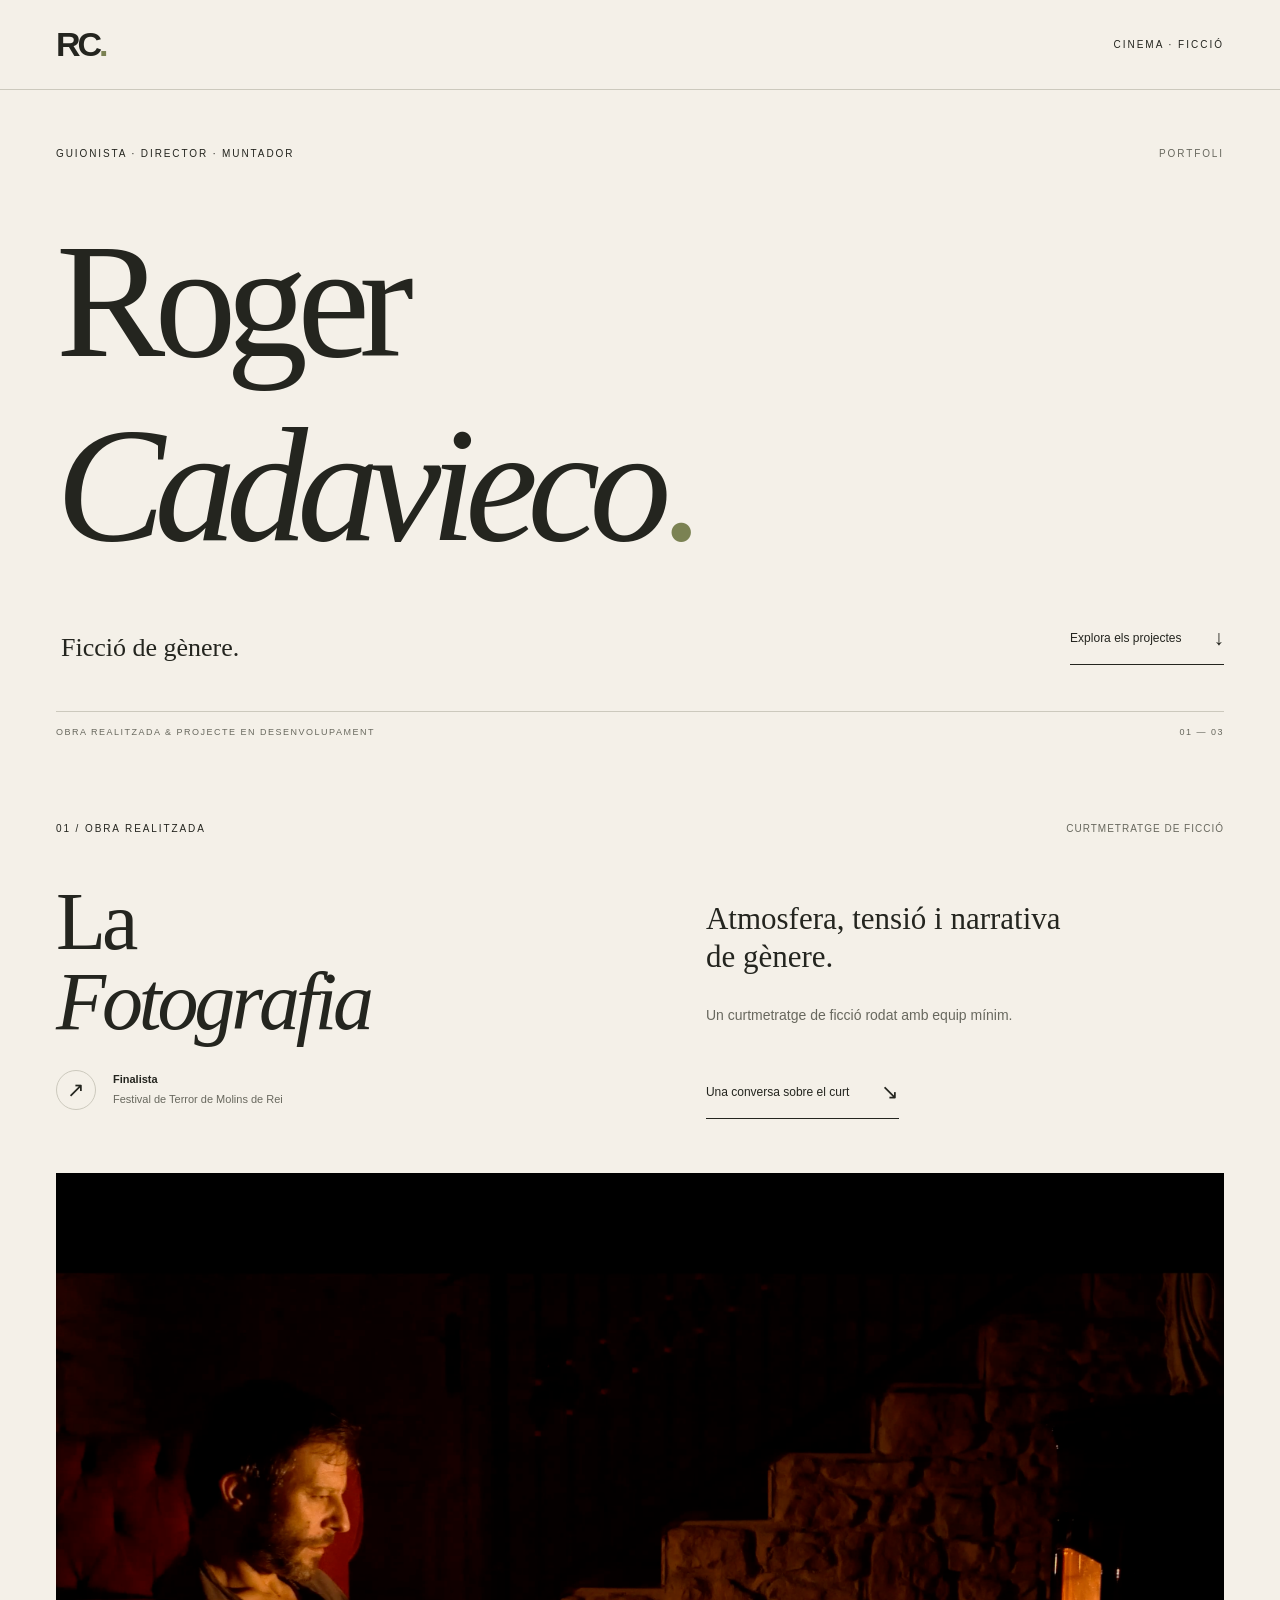
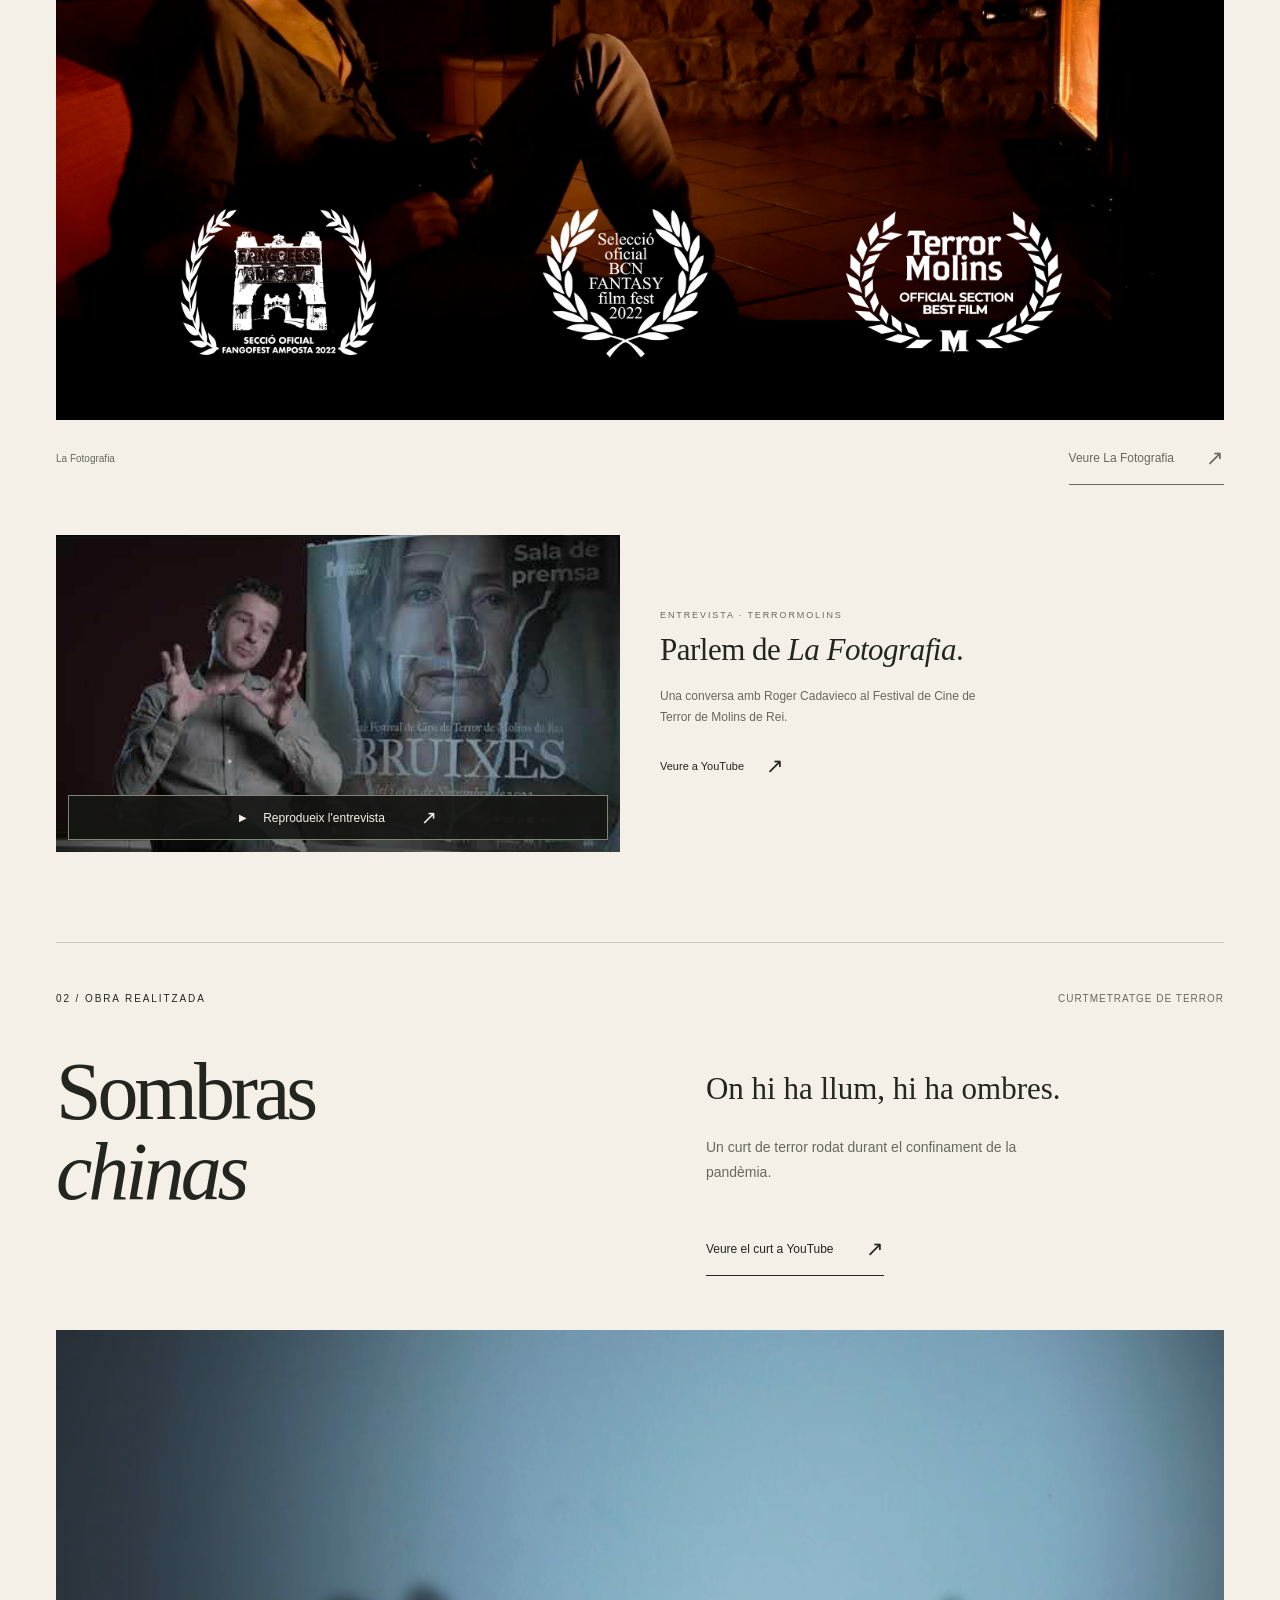
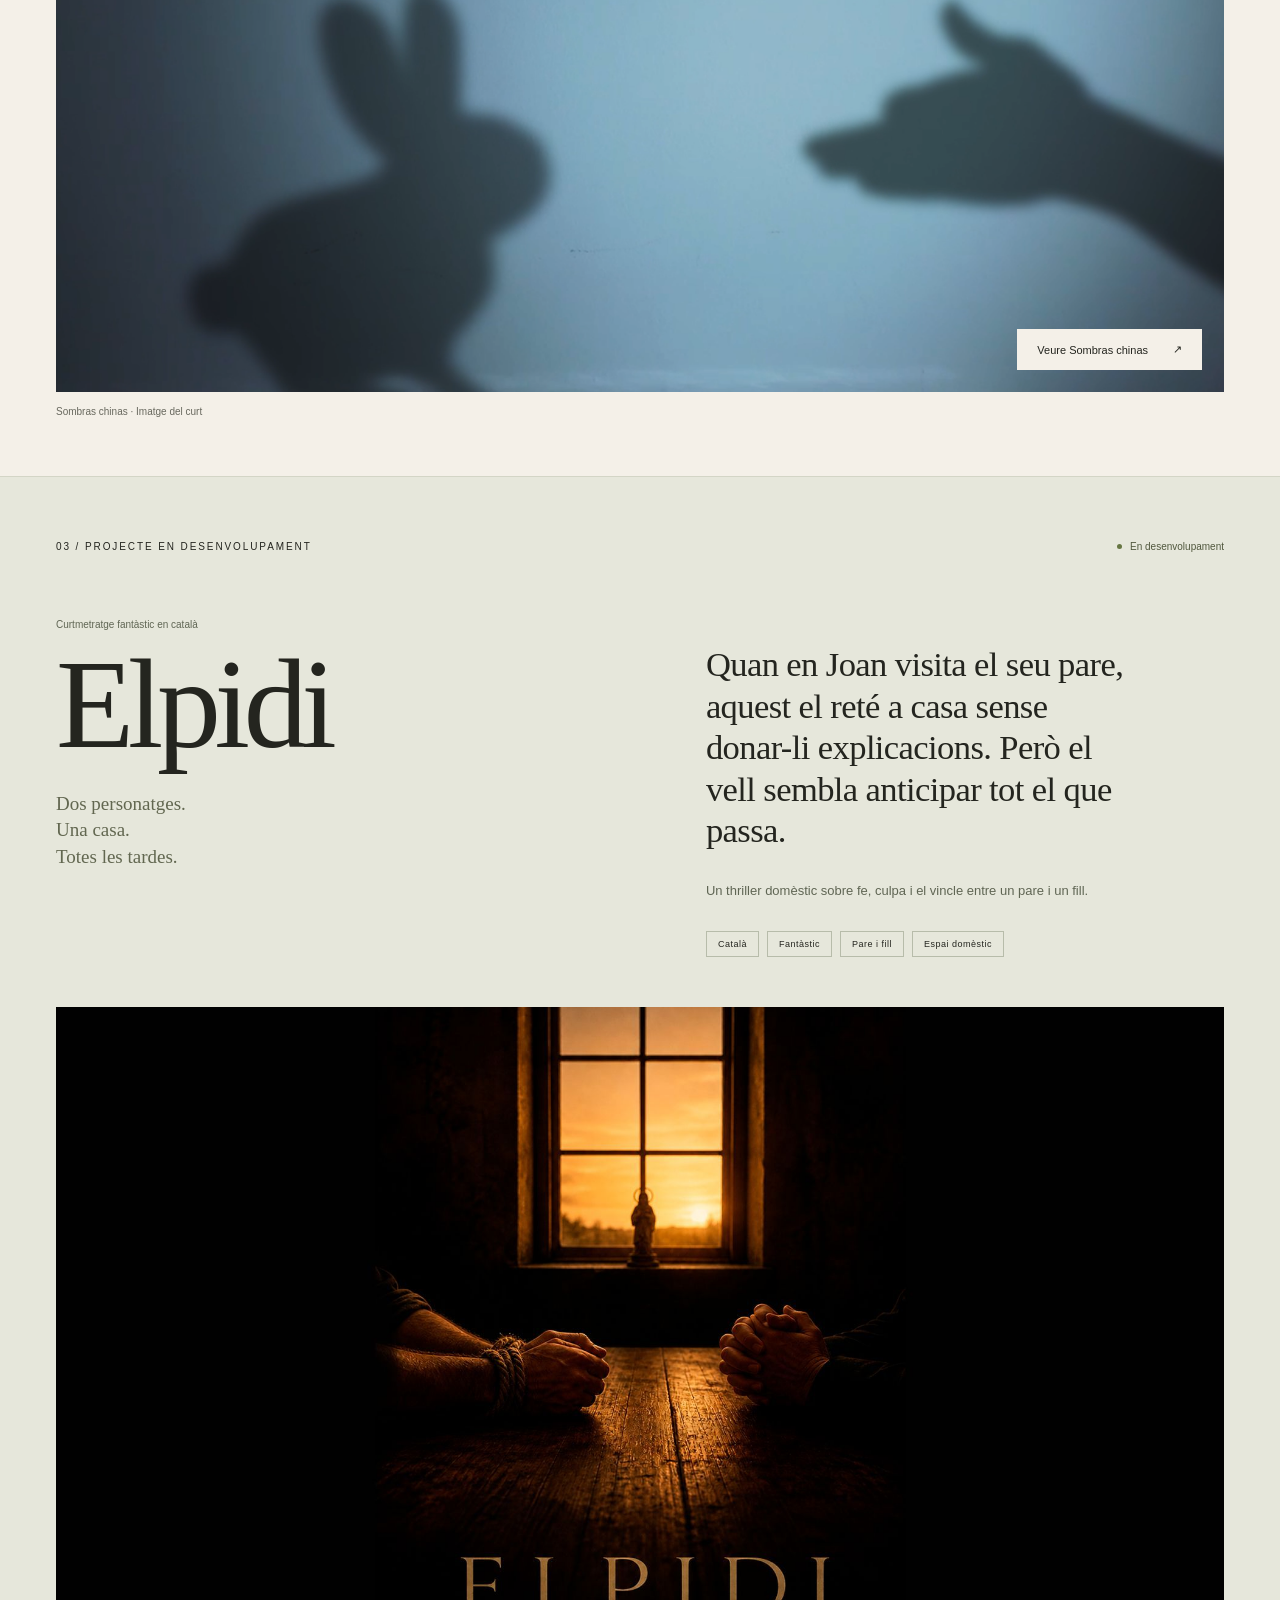
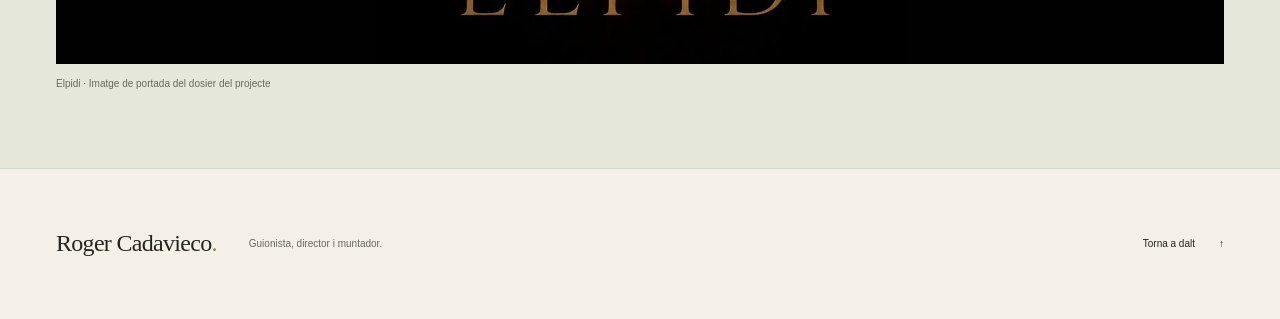
==== commit a1dc2456: "Prepare approved portfolio for public release" ====
--- a/index.html
+++ b/index.html
@@ -5,7 +5,6 @@
   <meta name="viewport" content="width=device-width, initial-scale=1">
   <meta name="theme-color" content="#f4f0e8">
   <meta name="description" content="Roger Cadavieco. Guionista, director i muntador. La Fotografia i Elpidi, un curtmetratge en desenvolupament.">
-  <meta name="robots" content="noindex, nofollow">
   <title>Roger Cadavieco — Guionista i director</title>
   <link rel="icon" href="favicon.svg" type="image/svg+xml">
   <link rel="stylesheet" href="styles.css">
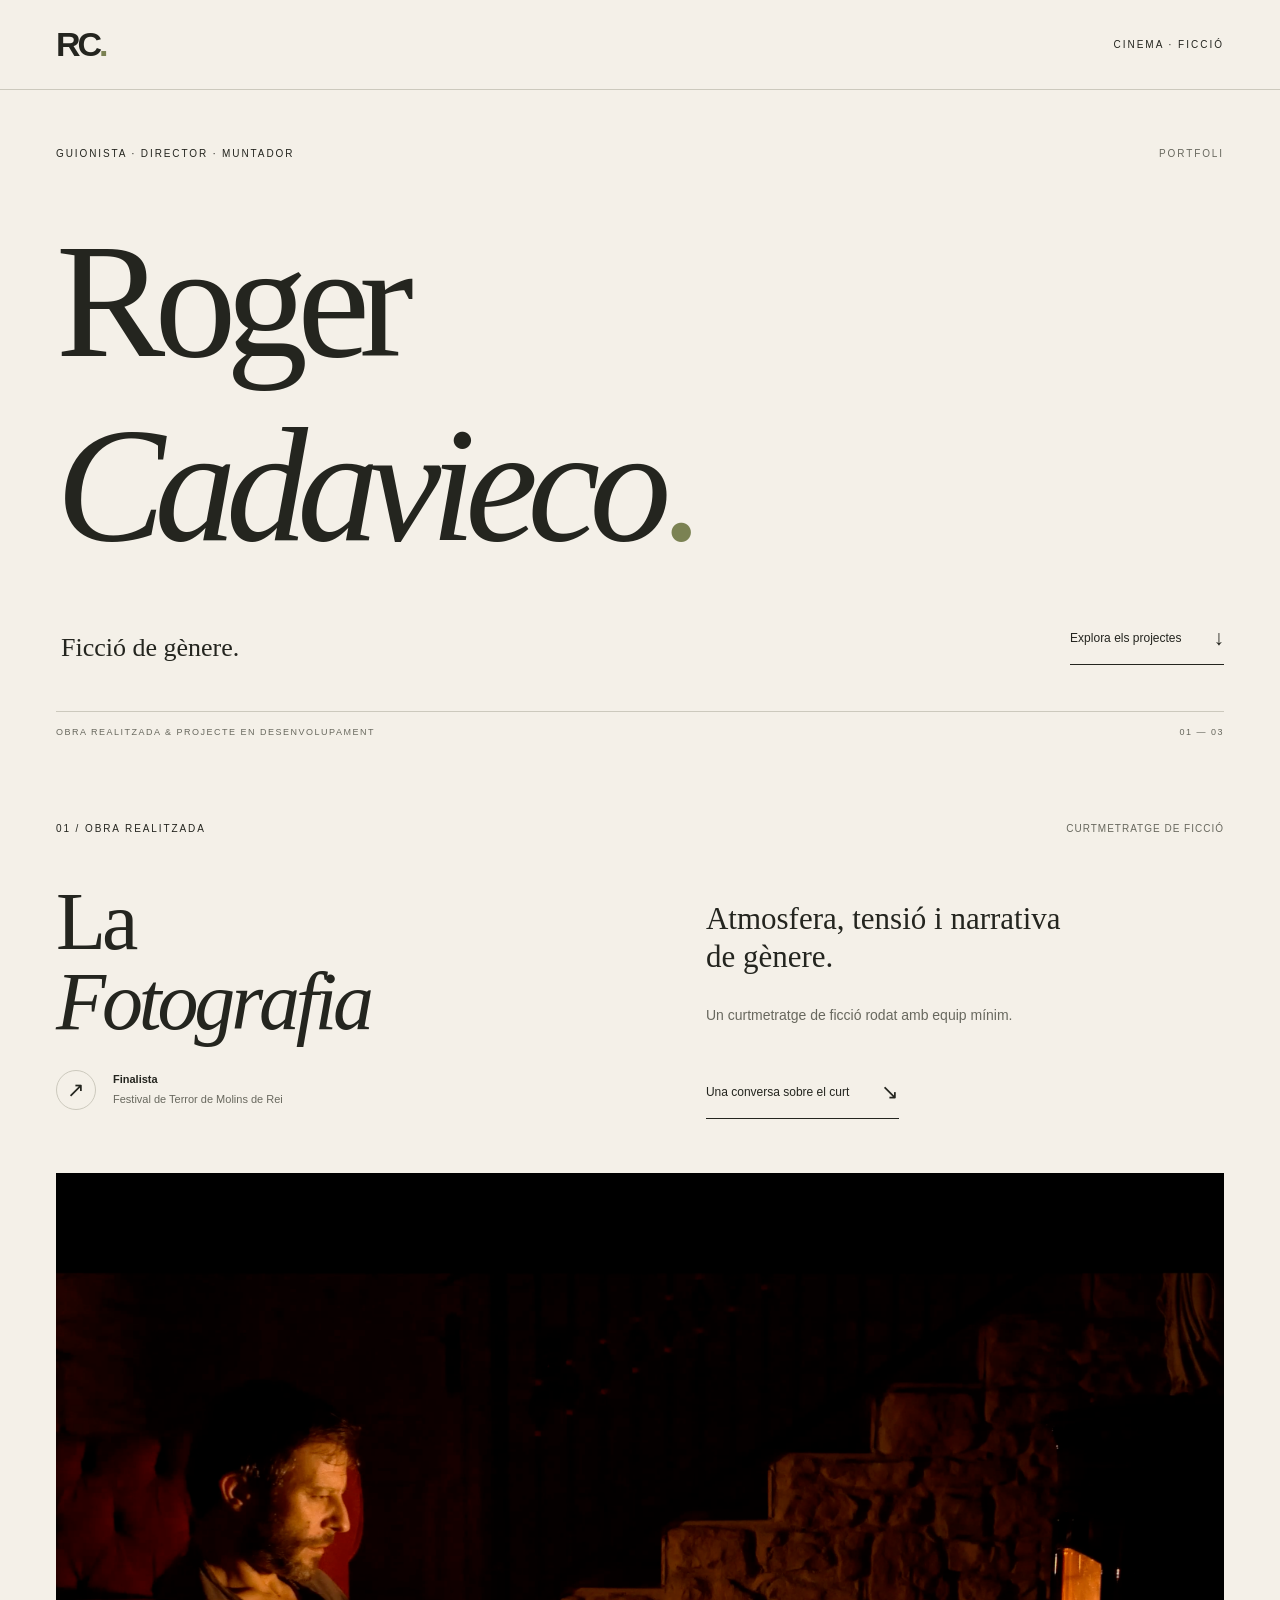
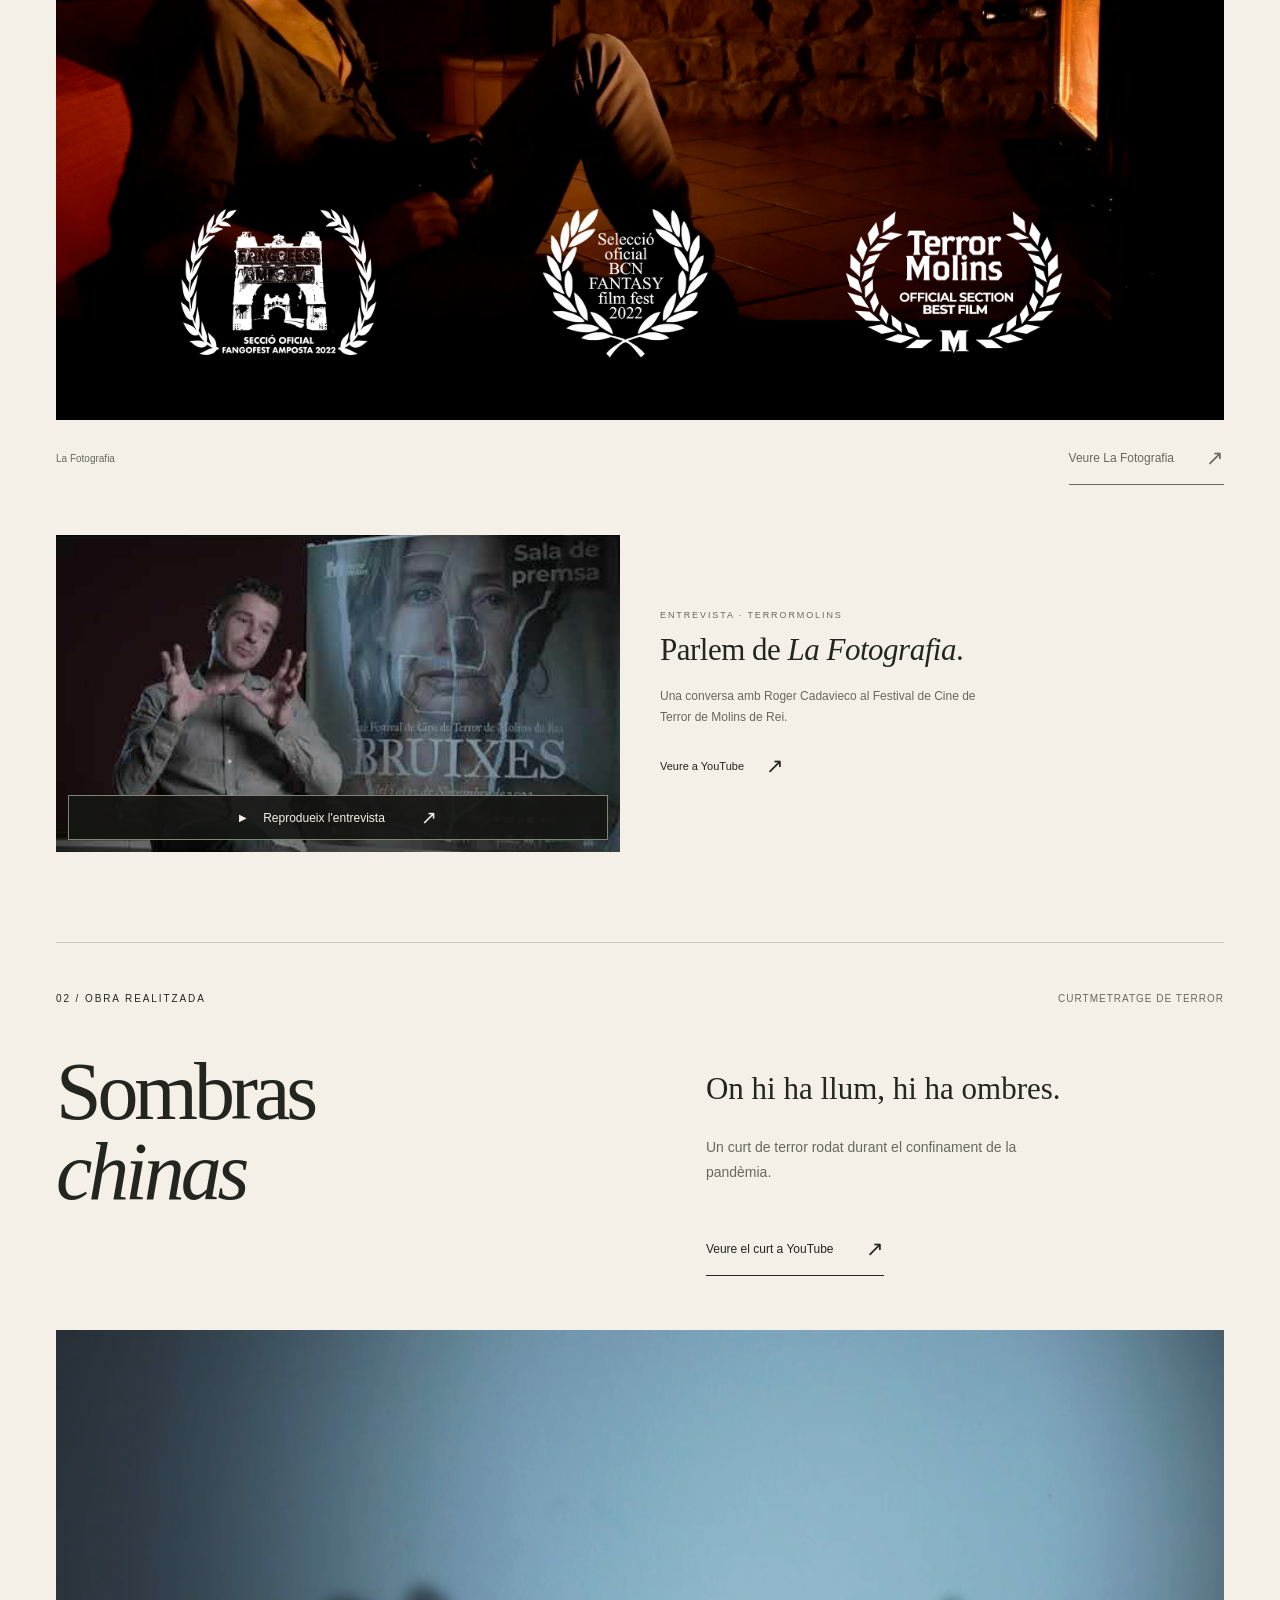
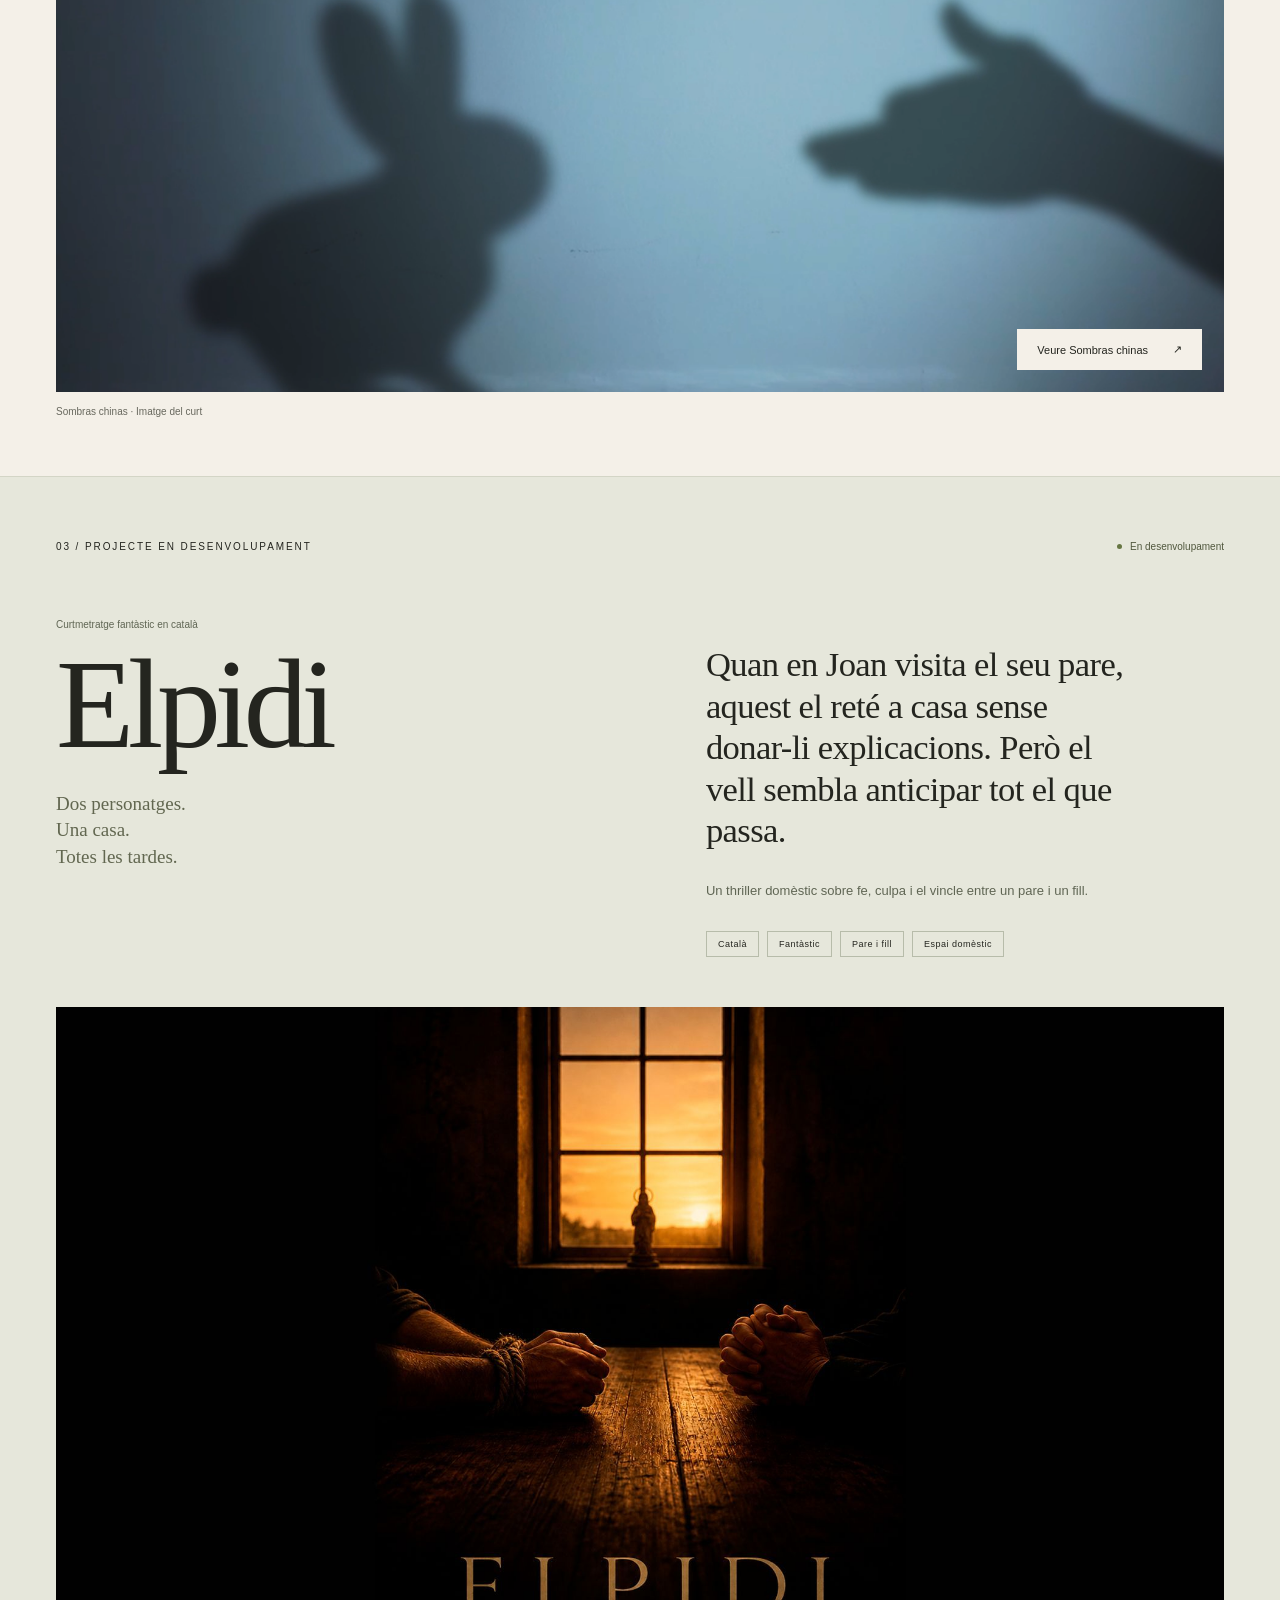
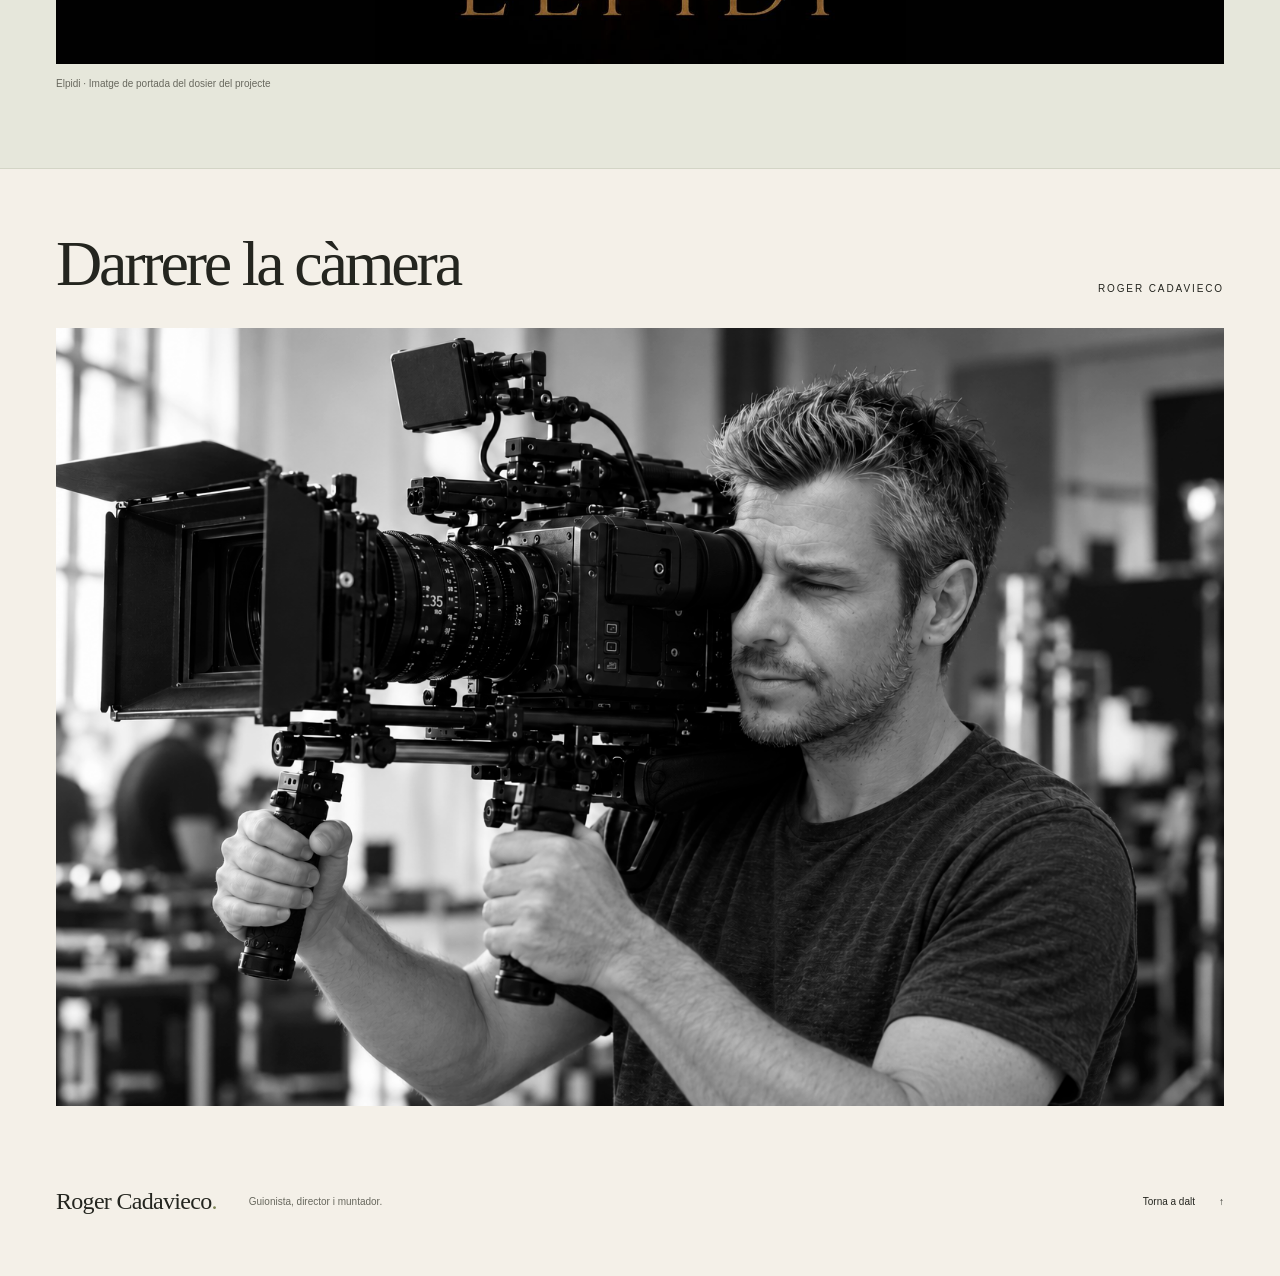
==== commit bfd6514c: "Add approved black-and-white filmmaker portrait" ====
--- a/index.html
+++ b/index.html
@@ -77,6 +77,10 @@
         <figure class="film-image elpidi-image"><img src="assets/elpidi-dossier.jpg" width="1920" height="1080" alt="Imatge de portada del dosier d'Elpidi: dues mans sobre una taula davant una finestra il·luminada" loading="lazy"><figcaption>Elpidi · Imatge de portada del dosier del projecte</figcaption></figure>
       </div>
     </section>
+    <section id="sobre-mi" class="about wrap" aria-labelledby="about-title">
+      <div class="section-heading"><h2 id="about-title">Darrere la càmera</h2><span class="eyebrow">Roger Cadavieco</span></div>
+      <figure class="about-portrait"><img src="roger-cadavieco-bn.png" width="1536" height="1024" alt="Retrat en blanc i negre de Roger Cadavieco amb una càmera de cinema a l’espatlla" loading="lazy"></figure>
+    </section>
   </main>
   <footer class="footer wrap"><a class="footer-name" href="#inici">Roger Cadavieco<span aria-hidden="true">.</span></a><p>Guionista, director i muntador.</p><a class="back-top" href="#inici">Torna a dalt <span aria-hidden="true">↑</span></a></footer>
 </body>
--- a/styles.css
+++ b/styles.css
@@ -13,3 +13,4 @@
 .shadow-context{font-size:11px;line-height:1.7;color:var(--muted);margin:26px 0 0}
 h1{line-height:1.12}
 @media(prefers-reduced-motion:reduce){html{scroll-behavior:auto}}
+.about{padding-block:64px 20px}.about .section-heading{align-items:end;margin-bottom:32px}.about h2{font-size:clamp(38px,5vw,64px)}.about-portrait{margin:0}.about-portrait img{display:block;width:100%;height:auto}@media(max-width:600px){.about{padding-block:42px 10px}.about .section-heading{align-items:start;flex-direction:column;gap:16px;margin-bottom:24px}}
